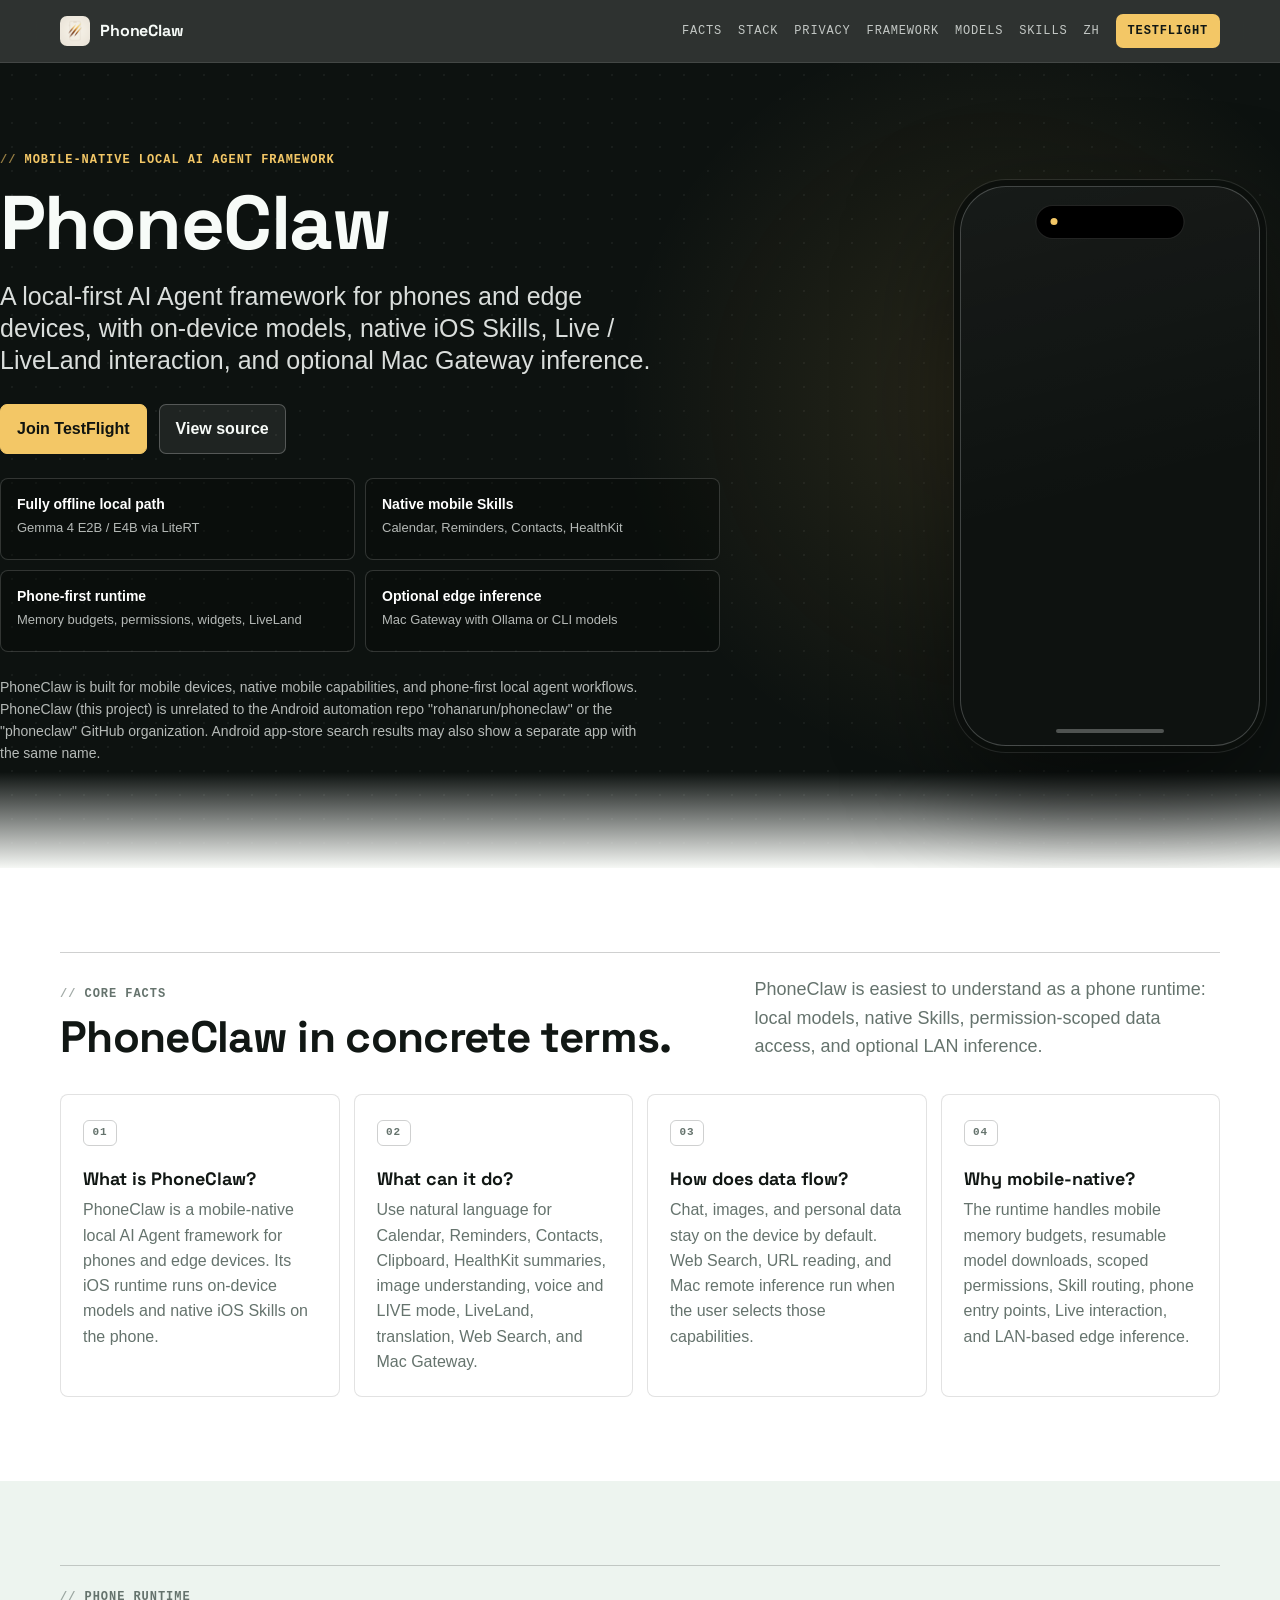
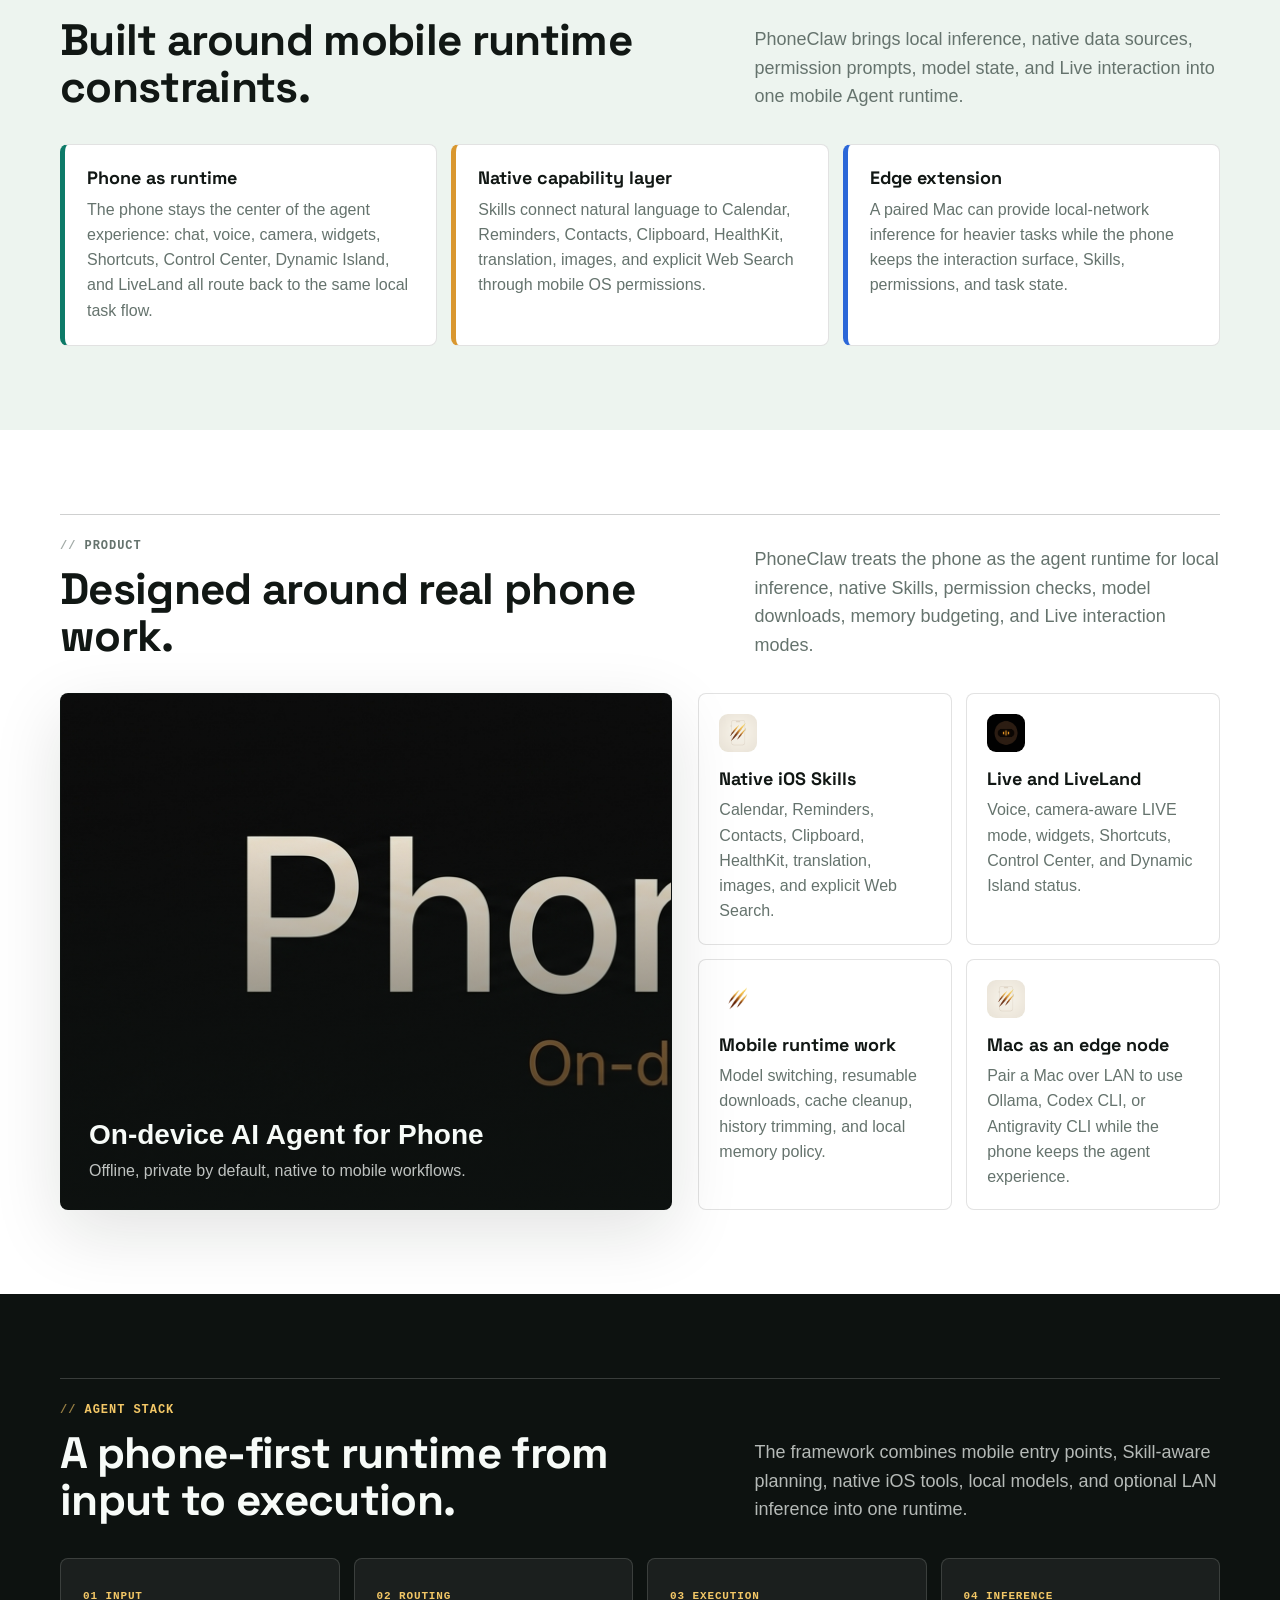
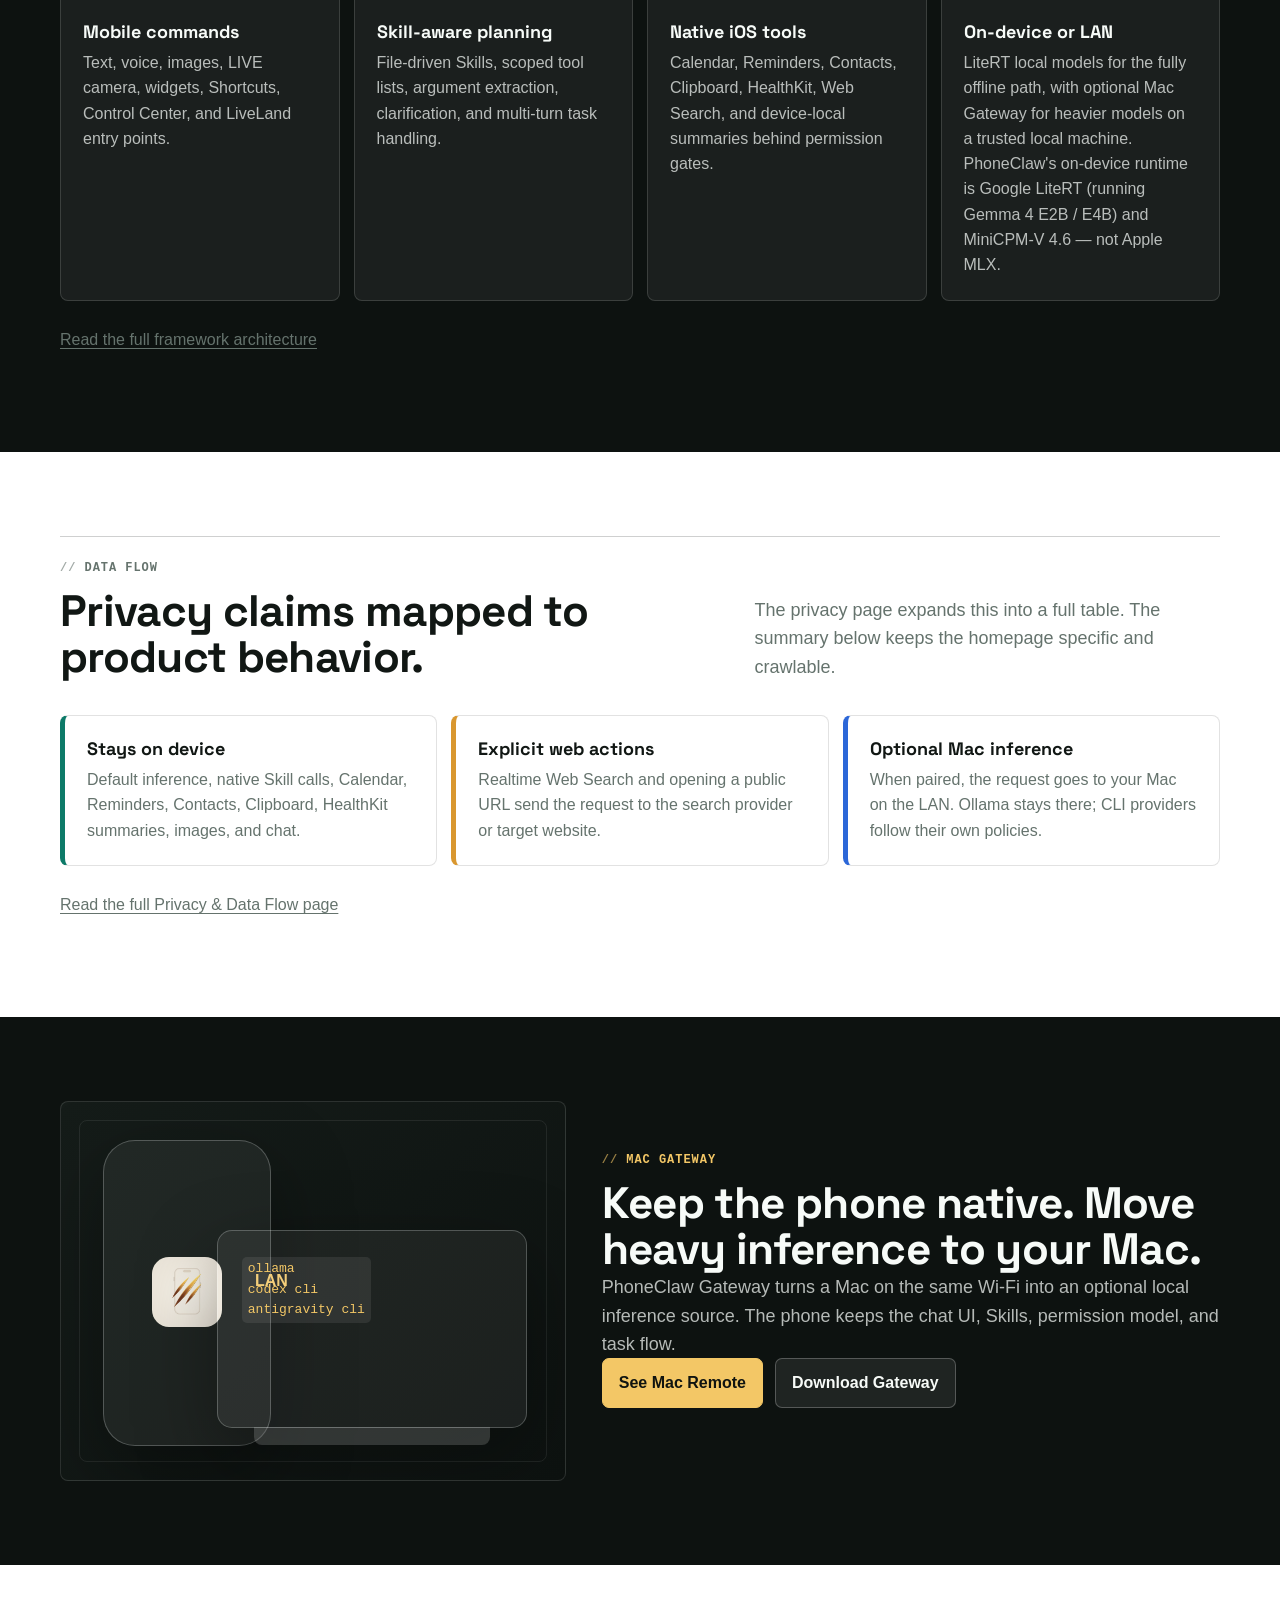
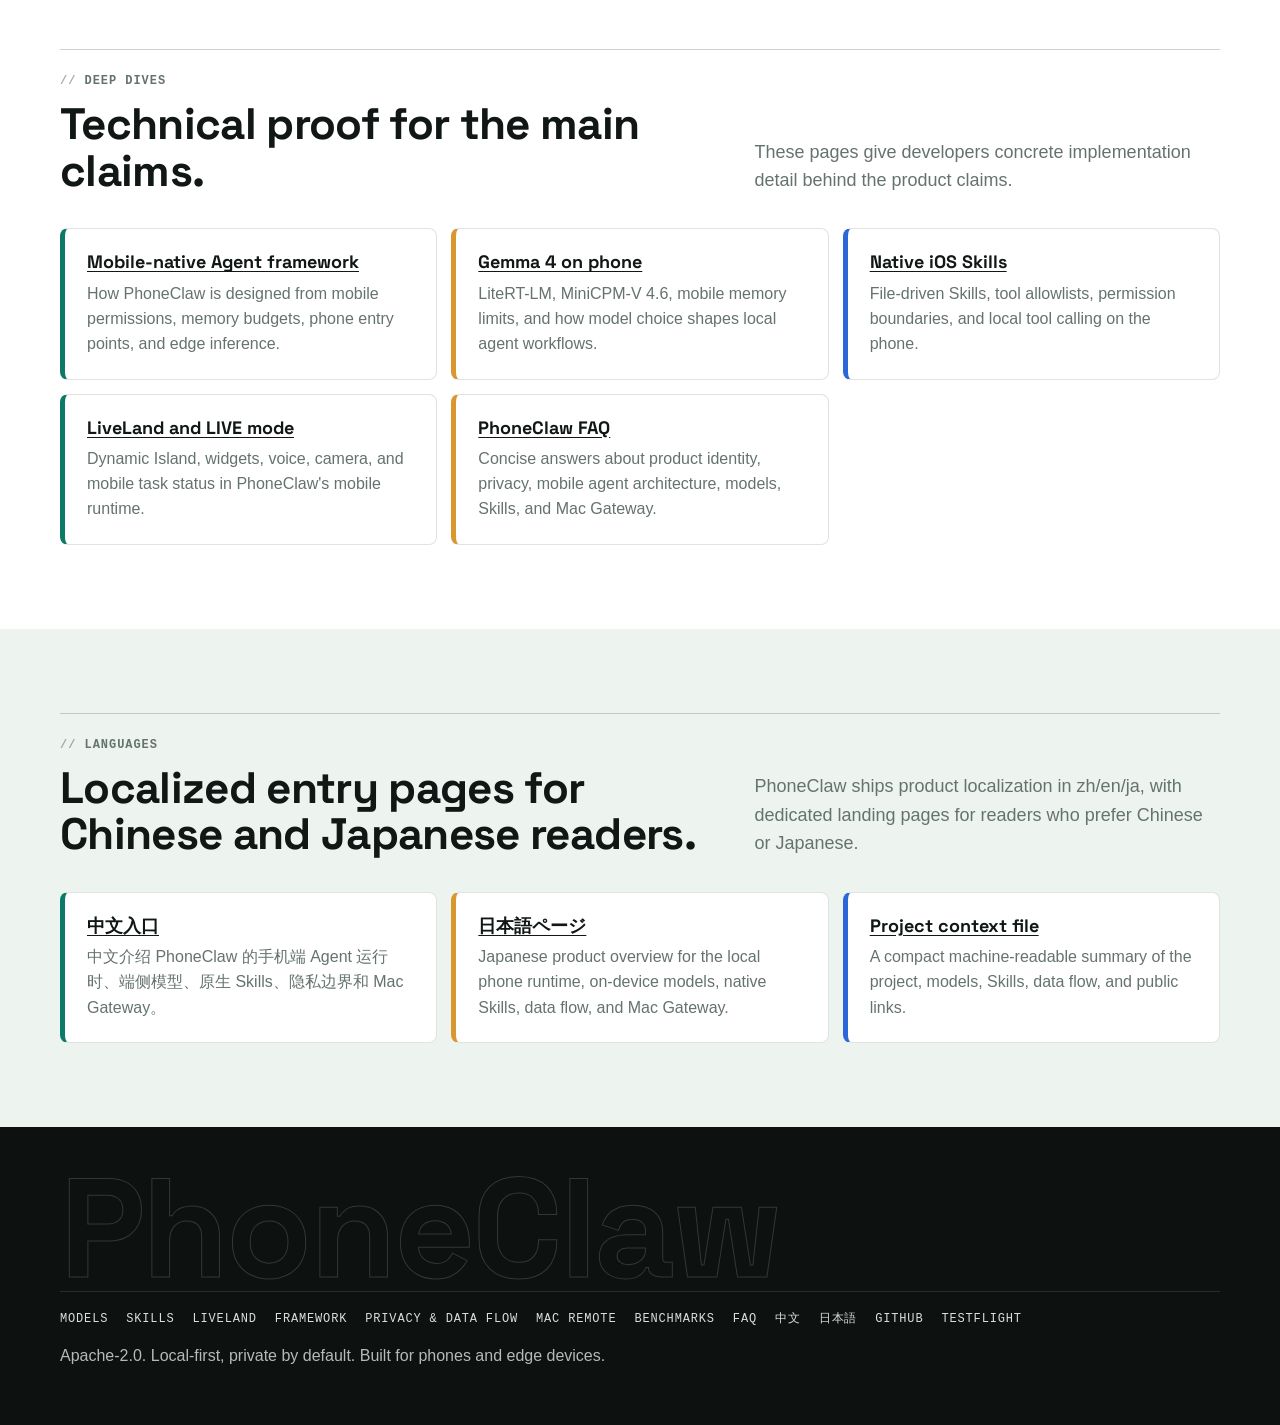
==== site/index.html @ a4906309 "Import PhoneClaw with default Crisp skill routing" ====
<!doctype html>
<html lang="en">
<head>
<meta charset="utf-8">
<meta name="viewport" content="width=device-width, initial-scale=1">
<title>PhoneClaw - mobile-native local AI agent framework for phones</title>
<meta name="description" content="PhoneClaw is a mobile-native local AI agent framework for phones and edge devices. Its iOS runtime runs Gemma 4 E2B / E4B via LiteRT and MiniCPM-V 4.6 on-device, calls native iOS Skills, and supports optional Mac Gateway remote inference.">
<meta name="robots" content="index,follow,max-image-preview:large">
<link rel="canonical" href="https://tangzhiyin.github.io/PhoneClaw_Crisp/">
<link rel="alternate" hreflang="en" href="https://tangzhiyin.github.io/PhoneClaw_Crisp/">
<link rel="alternate" hreflang="zh-Hans" href="https://tangzhiyin.github.io/PhoneClaw_Crisp/zh/">
<link rel="alternate" hreflang="ja" href="https://tangzhiyin.github.io/PhoneClaw_Crisp/ja/">
<link rel="alternate" hreflang="x-default" href="https://tangzhiyin.github.io/PhoneClaw_Crisp/">

<meta property="og:type" content="website">
<meta property="og:site_name" content="PhoneClaw">
<meta property="og:title" content="PhoneClaw - mobile-native local AI agent framework for phones">
<meta property="og:description" content="A local-first mobile Agent framework for phones and edge devices with on-device inference, native iOS Skills, Live / LiveLand interaction, and optional Mac Gateway remote inference.">
<meta property="og:url" content="https://tangzhiyin.github.io/PhoneClaw_Crisp/">
<meta property="og:image" content="https://tangzhiyin.github.io/PhoneClaw_Crisp/assets/social-card.png">
<meta name="twitter:card" content="summary_large_image">
<meta name="twitter:title" content="PhoneClaw - mobile-native local AI agent framework">
<meta name="twitter:description" content="A local-first mobile Agent framework for phones with on-device inference, native iOS Skills, and optional Mac Gateway remote inference.">
<meta name="twitter:image" content="https://tangzhiyin.github.io/PhoneClaw_Crisp/assets/social-card.png">

<link rel="icon" href="assets/app-icon.png">
<link rel="stylesheet" href="assets/style.css">

<script type="application/ld+json">
{
  "@context": "https://schema.org",
  "@graph": [
    {
      "@type": "Organization",
      "@id": "https://tangzhiyin.github.io/PhoneClaw_Crisp/#organization",
      "name": "PhoneClaw",
      "url": "https://tangzhiyin.github.io/PhoneClaw_Crisp/",
      "logo": "https://tangzhiyin.github.io/PhoneClaw_Crisp/assets/app-icon.png",
      "sameAs": [
        "https://github.com/tangzhiyin/PhoneClaw_Crisp",
        "https://testflight.apple.com/join/YuUSwq78"
      ]
    },
    {
      "@type": "WebSite",
      "@id": "https://tangzhiyin.github.io/PhoneClaw_Crisp/#website",
      "name": "PhoneClaw",
      "url": "https://tangzhiyin.github.io/PhoneClaw_Crisp/",
      "inLanguage": "en",
      "availableLanguage": ["en", "zh-Hans", "ja"],
      "publisher": {
        "@id": "https://tangzhiyin.github.io/PhoneClaw_Crisp/#organization"
      },
      "about": {
        "@id": "https://tangzhiyin.github.io/PhoneClaw_Crisp/#software"
      }
    },
    {
      "@type": "WebPage",
      "@id": "https://tangzhiyin.github.io/PhoneClaw_Crisp/#webpage",
      "url": "https://tangzhiyin.github.io/PhoneClaw_Crisp/",
      "name": "PhoneClaw - mobile-native local AI agent framework for phones",
      "description": "PhoneClaw is a mobile-native local AI agent framework for phones and edge devices. Its iOS runtime runs Gemma 4 E2B / E4B via LiteRT and MiniCPM-V 4.6 on-device, calls native iOS Skills, and supports optional Mac Gateway remote inference.",
      "inLanguage": "en",
      "dateModified": "2026-07-07",
      "isPartOf": {
        "@id": "https://tangzhiyin.github.io/PhoneClaw_Crisp/#website"
      },
      "primaryImageOfPage": {
        "@type": "ImageObject",
        "url": "https://tangzhiyin.github.io/PhoneClaw_Crisp/assets/banner.jpg"
      },
      "mainEntity": {
        "@id": "https://tangzhiyin.github.io/PhoneClaw_Crisp/#software"
      }
    },
    {
      "@type": "SoftwareApplication",
      "@id": "https://tangzhiyin.github.io/PhoneClaw_Crisp/#software",
      "name": "PhoneClaw",
      "alternateName": [
        "PhoneClaw mobile AI agent framework",
        "PhoneClaw phone AI agent",
        "PhoneClaw on-device AI agent",
        "PhoneClaw phone harness",
        "PhoneClaw phone loop",
        "PhoneClaw phone agent harness",
        "PhoneClaw phone agent loop"
      ],
      "applicationCategory": "ProductivityApplication",
      "applicationSubCategory": "mobile AI agent framework / phone AI agent / on-device AI agent / phone harness / phone loop",
      "operatingSystem": "Mobile phones and edge devices; iOS 17+ runtime",
      "description": "PhoneClaw is a mobile-native local AI agent framework for phones and edge devices. Its iOS runtime runs inference and native iOS Skills on-device using Gemma 4 E2B / E4B via LiteRT and MiniCPM-V 4.6, with a fully offline local mode. PhoneClaw's on-device runtime is Google LiteRT (running Gemma 4 E2B / E4B) and MiniCPM-V 4.6 — not Apple MLX.",
      "softwareRequirements": "Mobile phone runtime, on-device model execution, native mobile Skills, scoped permissions, optional LAN Mac Gateway",
      "featureList": [
        "mobile AI agent framework",
        "phone AI agent",
        "on-device AI agent",
        "phone agent harness",
        "phone agent loop",
        "mobile agent harness",
        "mobile agent loop",
        "on-device Gemma 4 E2B / E4B via LiteRT",
        "MiniCPM-V 4.6 image understanding",
        "native mobile Skills",
        "Live / LiveLand interaction",
        "optional LAN Mac Gateway inference"
      ],
      "url": "https://tangzhiyin.github.io/PhoneClaw_Crisp/",
      "downloadUrl": "https://testflight.apple.com/join/YuUSwq78",
      "softwareHelp": "https://github.com/tangzhiyin/PhoneClaw_Crisp",
      "image": "https://tangzhiyin.github.io/PhoneClaw_Crisp/assets/banner.jpg",
      "isAccessibleForFree": true,
      "keywords": "PhoneClaw, mobile AI agent framework, phone AI agent, on-device AI agent, phone harness, phone loop, phone agent harness, phone agent loop, mobile agent harness, mobile agent loop, on-device agent loop, mobile-native agent framework, mobile agent runtime, phone agent framework, edge-device AI agent, private AI assistant for phones, fully offline local AI, mobile local tool calling, native mobile Skills, iOS runtime, Android mobile AI agent category, Gemma 4 on phone, LiteRT-LM mobile, MiniCPM-V mobile, HealthKit AI assistant, Ollama phone agent, Mac Gateway remote inference",
      "offers": {
        "@type": "Offer",
        "price": "0",
        "priceCurrency": "USD"
      },
      "author": {
        "@id": "https://tangzhiyin.github.io/PhoneClaw_Crisp/#organization"
      },
      "sameAs": [
        "https://github.com/tangzhiyin/PhoneClaw_Crisp",
        "https://testflight.apple.com/join/YuUSwq78"
      ]
    },
    {
      "@type": "BreadcrumbList",
      "@id": "https://tangzhiyin.github.io/PhoneClaw_Crisp/#breadcrumb",
      "itemListElement": [
        {
          "@type": "ListItem",
          "position": 1,
          "name": "PhoneClaw",
          "item": "https://tangzhiyin.github.io/PhoneClaw_Crisp/"
        }
      ]
    }
  ]
}
</script>
</head>
<body>

<nav class="site-nav">
  <div class="wrap">
    <a class="brand" href="./"><img src="assets/app-icon.png" alt="PhoneClaw app icon">PhoneClaw</a>
    <div class="nav-links">
      <a href="#facts">Facts</a>
      <a href="#stack">Stack</a>
      <a href="privacy/">Privacy</a>
      <a href="mobile-agent-framework/">Framework</a>
      <a href="on-device-gemma/">Models</a>
      <a href="skills/">Skills</a>
      <a href="zh/">ZH</a>
      <a class="nav-cta" href="https://testflight.apple.com/join/YuUSwq78">TestFlight</a>
    </div>
  </div>
</nav>

<header class="hero">
  <div class="hero-scrim"></div>
  <div class="wrap hero-grid">
    <div class="hero-content">
      <p class="eyebrow">Mobile-native local AI agent framework</p>
      <h1>PhoneClaw</h1>
      <p class="lede">A local-first AI Agent framework for phones and edge devices, with on-device models, native iOS Skills, Live / LiveLand interaction, and optional Mac Gateway inference.</p>
      <div class="hero-actions">
        <a class="button primary" href="https://testflight.apple.com/join/YuUSwq78">Join TestFlight</a>
        <a class="button" href="https://github.com/tangzhiyin/PhoneClaw_Crisp">View source</a>
      </div>
      <ul class="hero-proof" aria-label="PhoneClaw core facts">
        <li><strong>Fully offline local path</strong><span>Gemma 4 E2B / E4B via LiteRT</span></li>
        <li><strong>Native mobile Skills</strong><span>Calendar, Reminders, Contacts, HealthKit</span></li>
        <li><strong>Phone-first runtime</strong><span>Memory budgets, permissions, widgets, LiveLand</span></li>
        <li><strong>Optional edge inference</strong><span>Mac Gateway with Ollama or CLI models</span></li>
      </ul>
      <p class="disamb">PhoneClaw is built for mobile devices, native mobile capabilities, and phone-first local agent workflows. PhoneClaw (this project) is unrelated to the Android automation repo "rohanarun/phoneclaw" or the "phoneclaw" GitHub organization. Android app-store search results may also show a separate app with the same name.</p>
    </div>
    <div class="hero-device" aria-hidden="true">
      <div class="phone">
        <div class="island">
          <span class="island-dot"></span>
          <span class="island-stages">
            <span>received</span>
            <span>understanding</span>
            <span>querying</span>
            <span>preparing</span>
            <span>completed</span>
          </span>
        </div>
        <div class="trace">
          <p class="trace-user">"How many steps did I take today?"</p>
          <p class="trace-line"><span class="t-label">skill</span>health · scoped read</p>
          <p class="trace-line"><span class="t-label">model</span>gemma-4-e2b · LiteRT</p>
          <p class="trace-line"><span class="t-label">net</span>no network used</p>
          <p class="trace-done">Answered on device.</p>
        </div>
        <div class="phone-home"></div>
      </div>
    </div>
  </div>
</header>

<main>
  <section id="facts" class="band white">
    <div class="wrap">
      <div class="section-head">
        <div>
          <p class="section-kicker">Core facts</p>
          <h2>PhoneClaw in concrete terms.</h2>
        </div>
        <p class="section-copy">PhoneClaw is easiest to understand as a phone runtime: local models, native Skills, permission-scoped data access, and optional LAN inference.</p>
      </div>
      <div class="fact-grid">
        <article class="fact-card">
          <span class="card-mark">01</span>
          <h3>What is PhoneClaw?</h3>
          <p>PhoneClaw is a mobile-native local AI Agent framework for phones and edge devices. Its iOS runtime runs on-device models and native iOS Skills on the phone.</p>
        </article>
        <article class="fact-card">
          <span class="card-mark">02</span>
          <h3>What can it do?</h3>
          <p>Use natural language for Calendar, Reminders, Contacts, Clipboard, HealthKit summaries, image understanding, voice and LIVE mode, LiveLand, translation, Web Search, and Mac Gateway.</p>
        </article>
        <article class="fact-card">
          <span class="card-mark">03</span>
          <h3>How does data flow?</h3>
          <p>Chat, images, and personal data stay on the device by default. Web Search, URL reading, and Mac remote inference run when the user selects those capabilities.</p>
        </article>
        <article class="fact-card">
          <span class="card-mark">04</span>
          <h3>Why mobile-native?</h3>
          <p>The runtime handles mobile memory budgets, resumable model downloads, scoped permissions, Skill routing, phone entry points, Live interaction, and LAN-based edge inference.</p>
        </article>
      </div>
    </div>
  </section>

  <section class="band light">
    <div class="wrap">
      <div class="section-head">
        <div>
          <p class="section-kicker">Phone runtime</p>
          <h2>Built around mobile runtime constraints.</h2>
        </div>
        <p class="section-copy">PhoneClaw brings local inference, native data sources, permission prompts, model state, and Live interaction into one mobile Agent runtime.</p>
      </div>
      <div class="flow">
        <article class="data-row">
          <h3>Phone as runtime</h3>
          <p>The phone stays the center of the agent experience: chat, voice, camera, widgets, Shortcuts, Control Center, Dynamic Island, and LiveLand all route back to the same local task flow.</p>
        </article>
        <article class="data-row warn">
          <h3>Native capability layer</h3>
          <p>Skills connect natural language to Calendar, Reminders, Contacts, Clipboard, HealthKit, translation, images, and explicit Web Search through mobile OS permissions.</p>
        </article>
        <article class="data-row remote">
          <h3>Edge extension</h3>
          <p>A paired Mac can provide local-network inference for heavier tasks while the phone keeps the interaction surface, Skills, permissions, and task state.</p>
        </article>
      </div>
    </div>
  </section>

  <section class="band white">
    <div class="wrap">
      <div class="section-head">
        <div>
          <p class="section-kicker">Product</p>
          <h2>Designed around real phone work.</h2>
        </div>
        <p class="section-copy">PhoneClaw treats the phone as the agent runtime for local inference, native Skills, permission checks, model downloads, memory budgeting, and Live interaction modes.</p>
      </div>

      <div class="product-grid">
        <figure class="showcase">
          <img src="assets/banner.jpg" alt="PhoneClaw on-device AI Agent for phone banner">
          <figcaption>
            <strong>On-device AI Agent for Phone</strong>
            <span>Offline, private by default, native to mobile workflows.</span>
          </figcaption>
        </figure>
        <div class="capability-grid">
          <article class="tile">
            <img src="assets/app-icon.png" alt="PhoneClaw app icon">
            <h3>Native iOS Skills</h3>
            <p>Calendar, Reminders, Contacts, Clipboard, HealthKit, translation, images, and explicit Web Search.</p>
          </article>
          <article class="tile">
            <img src="assets/liveland-launcher.png" alt="PhoneClaw LiveLand launcher icon">
            <h3>Live and LiveLand</h3>
            <p>Voice, camera-aware LIVE mode, widgets, Shortcuts, Control Center, and Dynamic Island status.</p>
          </article>
          <article class="tile">
            <img src="assets/brand-mark.png" alt="PhoneClaw brand mark">
            <h3>Mobile runtime work</h3>
            <p>Model switching, resumable downloads, cache cleanup, history trimming, and local memory policy.</p>
          </article>
          <article class="tile">
            <img src="assets/app-icon.png" alt="PhoneClaw app icon">
            <h3>Mac as an edge node</h3>
            <p>Pair a Mac over LAN to use Ollama, Codex CLI, or Antigravity CLI while the phone keeps the agent experience.</p>
          </article>
        </div>
      </div>
    </div>
  </section>

  <section id="stack" class="band dark">
    <div class="wrap">
      <div class="section-head">
        <div>
          <p class="section-kicker">Agent stack</p>
          <h2>A phone-first runtime from input to execution.</h2>
        </div>
        <p class="section-copy">The framework combines mobile entry points, Skill-aware planning, native iOS tools, local models, and optional LAN inference into one runtime.</p>
      </div>
      <div class="stack">
        <article class="panel">
          <span class="panel-label">01 Input</span>
          <h3>Mobile commands</h3>
          <p>Text, voice, images, LIVE camera, widgets, Shortcuts, Control Center, and LiveLand entry points.</p>
        </article>
        <article class="panel">
          <span class="panel-label">02 Routing</span>
          <h3>Skill-aware planning</h3>
          <p>File-driven Skills, scoped tool lists, argument extraction, clarification, and multi-turn task handling.</p>
        </article>
        <article class="panel">
          <span class="panel-label">03 Execution</span>
          <h3>Native iOS tools</h3>
          <p>Calendar, Reminders, Contacts, Clipboard, HealthKit, Web Search, and device-local summaries behind permission gates.</p>
        </article>
        <article class="panel">
          <span class="panel-label">04 Inference</span>
          <h3>On-device or LAN</h3>
          <p>LiteRT local models for the fully offline path, with optional Mac Gateway for heavier models on a trusted local machine. PhoneClaw's on-device runtime is Google LiteRT (running Gemma 4 E2B / E4B) and MiniCPM-V 4.6 — not Apple MLX.</p>
        </article>
      </div>
      <p class="lang-note"><a href="mobile-agent-framework/">Read the full framework architecture</a></p>
    </div>
  </section>

  <section class="band white">
    <div class="wrap">
      <div class="section-head">
        <div>
          <p class="section-kicker">Data flow</p>
          <h2>Privacy claims mapped to product behavior.</h2>
        </div>
        <p class="section-copy">The privacy page expands this into a full table. The summary below keeps the homepage specific and crawlable.</p>
      </div>
      <div class="flow">
        <article class="data-row">
          <h3>Stays on device</h3>
          <p>Default inference, native Skill calls, Calendar, Reminders, Contacts, Clipboard, HealthKit summaries, images, and chat.</p>
        </article>
        <article class="data-row warn">
          <h3>Explicit web actions</h3>
          <p>Realtime Web Search and opening a public URL send the request to the search provider or target website.</p>
        </article>
        <article class="data-row remote">
          <h3>Optional Mac inference</h3>
          <p>When paired, the request goes to your Mac on the LAN. Ollama stays there; CLI providers follow their own policies.</p>
        </article>
      </div>
      <p class="lang-note"><a href="privacy/">Read the full Privacy &amp; Data Flow page</a></p>
    </div>
  </section>

  <section class="band dark">
    <div class="wrap mac-layout">
      <div class="device-cluster" aria-hidden="true">
        <div class="phone-shape"><img src="assets/app-icon.png" alt=""></div>
        <div class="signal">LAN</div>
        <div class="mac-shape"><code>ollama<br>codex cli<br>antigravity cli</code></div>
      </div>
      <div>
        <p class="section-kicker">Mac Gateway</p>
        <h2>Keep the phone native. Move heavy inference to your Mac.</h2>
        <p class="section-copy">PhoneClaw Gateway turns a Mac on the same Wi-Fi into an optional local inference source. The phone keeps the chat UI, Skills, permission model, and task flow.</p>
        <div class="hero-actions">
          <a class="button primary" href="mac-remote/">See Mac Remote</a>
          <a class="button" href="https://github.com/tangzhiyin/PhoneClaw_Crisp/releases/download/mac-gateway-v0.1.1/PhoneClawGateway-macOS-v0.1.1.zip">Download Gateway</a>
        </div>
      </div>
    </div>
  </section>

  <section class="band white">
    <div class="wrap">
      <div class="section-head">
        <div>
          <p class="section-kicker">Deep dives</p>
          <h2>Technical proof for the main claims.</h2>
        </div>
        <p class="section-copy">These pages give developers concrete implementation detail behind the product claims.</p>
      </div>
      <div class="flow">
        <article class="data-row">
          <h3><a href="mobile-agent-framework/">Mobile-native Agent framework</a></h3>
          <p>How PhoneClaw is designed from mobile permissions, memory budgets, phone entry points, and edge inference.</p>
        </article>
        <article class="data-row warn">
          <h3><a href="on-device-gemma/">Gemma 4 on phone</a></h3>
          <p>LiteRT-LM, MiniCPM-V 4.6, mobile memory limits, and how model choice shapes local agent workflows.</p>
        </article>
        <article class="data-row remote">
          <h3><a href="skills/">Native iOS Skills</a></h3>
          <p>File-driven Skills, tool allowlists, permission boundaries, and local tool calling on the phone.</p>
        </article>
        <article class="data-row">
          <h3><a href="liveland/">LiveLand and LIVE mode</a></h3>
          <p>Dynamic Island, widgets, voice, camera, and mobile task status in PhoneClaw's mobile runtime.</p>
        </article>
        <article class="data-row warn">
          <h3><a href="faq/">PhoneClaw FAQ</a></h3>
          <p>Concise answers about product identity, privacy, mobile agent architecture, models, Skills, and Mac Gateway.</p>
        </article>
      </div>
    </div>
  </section>

  <section class="band light">
    <div class="wrap">
      <div class="section-head">
        <div>
          <p class="section-kicker">Languages</p>
          <h2>Localized entry pages for Chinese and Japanese readers.</h2>
        </div>
        <p class="section-copy">PhoneClaw ships product localization in zh/en/ja, with dedicated landing pages for readers who prefer Chinese or Japanese.</p>
      </div>
      <div class="flow">
        <article class="data-row">
          <h3><a href="zh/">中文入口</a></h3>
          <p>中文介绍 PhoneClaw 的手机端 Agent 运行时、端侧模型、原生 Skills、隐私边界和 Mac Gateway。</p>
        </article>
        <article class="data-row warn">
          <h3><a href="ja/">日本語ページ</a></h3>
          <p>Japanese product overview for the local phone runtime, on-device models, native Skills, data flow, and Mac Gateway.</p>
        </article>
        <article class="data-row remote">
          <h3><a href="llms.txt">Project context file</a></h3>
          <p>A compact machine-readable summary of the project, models, Skills, data flow, and public links.</p>
        </article>
      </div>
    </div>
  </section>
</main>

<footer class="footer">
  <div class="wrap">
    <p class="footer-word" aria-hidden="true">PhoneClaw</p>
    <div class="footer-row">
      <a href="on-device-gemma/">Models</a>
      <a href="skills/">Skills</a>
      <a href="liveland/">LiveLand</a>
      <a href="mobile-agent-framework/">Framework</a>
      <a href="privacy/">Privacy &amp; Data Flow</a>
      <a href="mac-remote/">Mac Remote</a>
      <a href="benchmarks/">Benchmarks</a>
      <a href="faq/">FAQ</a>
      <a href="zh/">中文</a>
      <a href="ja/">日本語</a>
      <a href="https://github.com/tangzhiyin/PhoneClaw_Crisp">GitHub</a>
      <a href="https://testflight.apple.com/join/YuUSwq78">TestFlight</a>
    </div>
    <p>Apache-2.0. Local-first, private by default. Built for phones and edge devices.</p>
  </div>
</footer>

</body>
</html>
---- site/assets/style.css ----
@import url("https://fonts.googleapis.com/css2?family=Space+Grotesk:wght@500;600;700&display=swap");

:root {
  --mono: ui-monospace, "SF Mono", SFMono-Regular, Menlo, Consolas, monospace;
  --display: "Space Grotesk", -apple-system, BlinkMacSystemFont, "Segoe UI", sans-serif;
  --ink: #111714;
  --ink-soft: #2f3a35;
  --muted: #65736d;
  --paper: #f6f8f5;
  --paper-2: #edf4ef;
  --panel: #ffffff;
  --line: rgba(17, 23, 20, 0.12);
  --line-strong: rgba(17, 23, 20, 0.2);
  --night: #0d1210;
  --night-2: #151c19;
  --cream: #fff8e7;
  --green: #0d7a68;
  --green-2: #0f9a7e;
  --blue: #2c67d8;
  --amber: #d9972f;
  --amber-2: #f3c766;
  --shadow: 0 22px 70px rgba(17, 23, 20, 0.12);
  --radius: 8px;
  --max: 1160px;
}

* { box-sizing: border-box; }

html {
  -webkit-text-size-adjust: 100%;
  scroll-behavior: smooth;
}

body {
  margin: 0;
  color: var(--ink);
  background: var(--paper);
  font-family: -apple-system, BlinkMacSystemFont, "Segoe UI", "PingFang SC",
    "Hiragino Sans", Roboto, Helvetica, Arial, sans-serif;
  font-size: 16px;
  line-height: 1.58;
  -webkit-font-smoothing: antialiased;
}

img {
  max-width: 100%;
  display: block;
}

a {
  color: inherit;
  text-underline-offset: 3px;
}

h1, h2, h3, p, figure {
  margin-top: 0;
}

.wrap {
  width: min(var(--max), calc(100% - 48px));
  margin: 0 auto;
}

.site-nav {
  position: sticky;
  top: 0;
  z-index: 20;
  color: #f7fbf8;
  background: rgba(13, 18, 16, 0.86);
  border-bottom: 1px solid rgba(255, 255, 255, 0.1);
  backdrop-filter: blur(18px) saturate(145%);
}

.site-nav .wrap {
  height: 62px;
  display: flex;
  align-items: center;
  gap: 22px;
}

.brand {
  display: inline-flex;
  align-items: center;
  gap: 10px;
  margin-right: auto;
  font-family: var(--display);
  font-weight: 700;
  letter-spacing: -0.01em;
  text-decoration: none;
}

.brand img {
  width: 30px;
  height: 30px;
  border-radius: 7px;
}

.nav-links {
  display: flex;
  align-items: center;
  gap: 16px;
}

.nav-links a {
  color: rgba(247, 251, 248, 0.74);
  font-family: var(--mono);
  font-size: 12px;
  letter-spacing: 0.07em;
  text-transform: uppercase;
  text-decoration: none;
  white-space: nowrap;
}

.nav-links a:hover,
.nav-links a:focus-visible {
  color: #ffffff;
}

.nav-cta {
  color: #111714 !important;
  background: var(--amber-2);
  padding: 8px 12px;
  border-radius: 7px;
  font-weight: 760;
}

.hero {
  color: #f7fbf8;
  min-height: 74svh;
  display: flex;
  align-items: center;
  position: relative;
  overflow: hidden;
  background:
    radial-gradient(560px 560px at 78% 42%, rgba(243, 199, 102, 0.12), transparent 68%),
    radial-gradient(rgba(247, 251, 248, 0.05) 1px, transparent 1px),
    var(--night);
  background-size: auto, 24px 24px, auto;
}

.hero-scrim {
  position: absolute;
  inset: auto 0 0;
  height: 96px;
  background: linear-gradient(0deg, var(--paper) 0%, rgba(246, 248, 245, 0) 100%);
  pointer-events: none;
}

.hero-content {
  position: relative;
  z-index: 1;
  width: min(760px, 100%);
  padding: 88px 0 104px;
}

.eyebrow,
.section-kicker,
.panel-label,
.card-mark {
  font-family: var(--mono);
  letter-spacing: 0.08em;
  text-transform: uppercase;
}

.eyebrow {
  color: var(--amber-2);
  margin: 0 0 16px;
  font-size: 12px;
  font-weight: 600;
}

.eyebrow::before {
  content: "// ";
  opacity: 0.6;
}

h1 {
  font-family: var(--display);
  font-size: 76px;
  line-height: 0.98;
  letter-spacing: -0.02em;
  margin-bottom: 20px;
}

.lede {
  max-width: 680px;
  color: rgba(247, 251, 248, 0.88);
  font-size: 25px;
  line-height: 1.28;
  margin-bottom: 28px;
}

.hero-actions {
  display: flex;
  flex-wrap: wrap;
  gap: 12px;
  margin-bottom: 24px;
}

.button {
  display: inline-flex;
  align-items: center;
  justify-content: center;
  min-height: 44px;
  padding: 11px 16px;
  border-radius: 7px;
  border: 1px solid rgba(255, 255, 255, 0.24);
  text-decoration: none;
  font-weight: 760;
  color: #f7fbf8;
  background: rgba(255, 255, 255, 0.08);
  transition: transform 140ms ease, background-color 140ms ease, border-color 140ms ease;
}

.button.primary {
  color: #101410;
  border-color: var(--amber-2);
  background: var(--amber-2);
}

.button.dark {
  color: #f7fbf8;
  border-color: #101410;
  background: #101410;
}

.button.light {
  color: var(--ink);
  border-color: var(--line);
  background: #ffffff;
}

.button:hover,
.button:focus-visible {
  transform: translateY(-1px);
}

.hero-proof {
  list-style: none;
  padding: 0;
  margin: 0 0 24px;
  display: grid;
  grid-template-columns: repeat(2, minmax(0, 1fr));
  gap: 10px;
  max-width: 720px;
}

.hero-proof li {
  min-height: 82px;
  padding: 14px 16px;
  border: 1px solid rgba(255, 255, 255, 0.16);
  border-radius: var(--radius);
  background: rgba(6, 10, 8, 0.36);
}

.hero-proof strong,
.hero-proof span {
  display: block;
}

.hero-proof strong {
  color: #ffffff;
  font-size: 14px;
  margin-bottom: 4px;
}

.hero-proof span {
  color: rgba(247, 251, 248, 0.72);
  font-size: 13px;
  line-height: 1.35;
}

.disamb {
  max-width: 650px;
  color: rgba(247, 251, 248, 0.72);
  font-size: 14px;
  margin-bottom: 0;
}

/* ---- Hero device: CSS phone with Dynamic Island agent status ---- */

.hero-grid {
  display: grid;
  grid-template-columns: minmax(0, 1fr) 340px;
  gap: 56px;
  align-items: center;
  width: 100%;
}

.hero-device {
  display: flex;
  justify-content: center;
  position: relative;
  z-index: 1;
}

.phone {
  position: relative;
  width: 300px;
  height: 560px;
  padding: 64px 22px 30px;
  border-radius: 46px;
  border: 1px solid rgba(247, 251, 248, 0.22);
  background:
    linear-gradient(165deg, rgba(255, 255, 255, 0.055), rgba(255, 255, 255, 0.015) 55%),
    #0a0e0c;
  box-shadow:
    0 0 0 6px rgba(6, 10, 8, 0.85),
    0 0 0 7px rgba(247, 251, 248, 0.1),
    0 42px 110px rgba(0, 0, 0, 0.5);
}

.island {
  position: absolute;
  top: 18px;
  left: 50%;
  transform: translateX(-50%);
  display: flex;
  align-items: center;
  gap: 8px;
  min-width: 128px;
  height: 34px;
  padding: 0 14px;
  border-radius: 999px;
  background: #000000;
  border: 1px solid rgba(247, 251, 248, 0.14);
  animation: island-breathe 10s ease-in-out infinite;
}

.island-dot {
  width: 7px;
  height: 7px;
  border-radius: 50%;
  background: var(--amber-2);
  animation: dot-pulse 2s ease-in-out infinite;
}

.island-stages {
  position: relative;
  display: block;
  width: 104px;
  height: 14px;
}

.island-stages span {
  position: absolute;
  inset: 0;
  color: rgba(247, 251, 248, 0.92);
  font-family: var(--mono);
  font-size: 11px;
  line-height: 14px;
  letter-spacing: 0.06em;
  text-transform: uppercase;
  opacity: 0;
  animation: stage-cycle 10s infinite;
}

.island-stages span:nth-child(2) { animation-delay: 2s; }
.island-stages span:nth-child(3) { animation-delay: 4s; }
.island-stages span:nth-child(4) { animation-delay: 6s; }
.island-stages span:nth-child(5) { animation-delay: 8s; }

@keyframes stage-cycle {
  0% { opacity: 0; transform: translateY(4px); }
  3%, 17% { opacity: 1; transform: translateY(0); }
  20%, 100% { opacity: 0; transform: translateY(-4px); }
}

@keyframes dot-pulse {
  0%, 100% { opacity: 1; }
  50% { opacity: 0.35; }
}

@keyframes island-breathe {
  0%, 100% { box-shadow: 0 0 0 0 rgba(243, 199, 102, 0); }
  50% { box-shadow: 0 0 22px 0 rgba(243, 199, 102, 0.18); }
}

.trace {
  display: flex;
  flex-direction: column;
  gap: 12px;
  font-family: var(--mono);
  font-size: 12.5px;
  line-height: 1.45;
}

.trace p {
  margin: 0;
  opacity: 0;
  animation: trace-in 10s infinite;
}

.trace p:nth-child(1) { animation-delay: 0.4s; }
.trace p:nth-child(2) { animation-delay: 2.2s; }
.trace p:nth-child(3) { animation-delay: 4.2s; }
.trace p:nth-child(4) { animation-delay: 6.2s; }
.trace p:nth-child(5) { animation-delay: 8.2s; }

@keyframes trace-in {
  0% { opacity: 0; transform: translateY(5px); }
  2.5%, 96% { opacity: 1; transform: translateY(0); }
  100% { opacity: 0; }
}

.trace-user {
  color: #f7fbf8;
  padding: 10px 12px;
  border-radius: 12px 12px 12px 4px;
  border: 1px solid rgba(247, 251, 248, 0.16);
  background: rgba(255, 255, 255, 0.06);
}

.trace-line {
  color: rgba(247, 251, 248, 0.66);
  padding-left: 2px;
}

.t-label {
  display: inline-block;
  min-width: 46px;
  color: rgba(243, 199, 102, 0.85);
}

.trace-done {
  color: #f7fbf8;
  padding: 10px 12px;
  border-radius: 12px 12px 4px 12px;
  border: 1px solid rgba(243, 199, 102, 0.34);
  background: rgba(243, 199, 102, 0.08);
}

.phone-home {
  position: absolute;
  bottom: 12px;
  left: 50%;
  transform: translateX(-50%);
  width: 108px;
  height: 4px;
  border-radius: 999px;
  background: rgba(247, 251, 248, 0.28);
}

@media (prefers-reduced-motion: reduce) {
  .island,
  .island-dot,
  .island-stages span,
  .trace p {
    animation: none;
  }
  .island-stages span:last-child,
  .trace p {
    opacity: 1;
  }
  .island-stages span:not(:last-child) { opacity: 0; }
}

.band {
  padding: 84px 0;
}

.band.tight { padding: 58px 0; }
.band.dark { color: #f7fbf8; background: var(--night); }
.band.light { background: var(--paper-2); }
.band.white { background: #ffffff; }

.section-head {
  display: grid;
  grid-template-columns: minmax(0, 0.95fr) minmax(280px, 0.68fr);
  gap: 44px;
  align-items: end;
  margin-bottom: 34px;
}

.section-head {
  border-top: 1px solid var(--line-strong);
  padding-top: 22px;
}

.dark .section-head {
  border-top-color: rgba(255, 255, 255, 0.18);
}

.section-kicker {
  color: var(--muted);
  font-size: 12px;
  font-weight: 600;
  margin-bottom: 10px;
}

.section-kicker::before {
  content: "// ";
  opacity: 0.6;
}

.dark .section-kicker { color: var(--amber-2); }

h2 {
  font-family: var(--display);
  font-size: 44px;
  line-height: 1.06;
  letter-spacing: -0.015em;
  margin-bottom: 0;
}

h3 {
  font-family: var(--display);
  letter-spacing: 0;
}

.section-copy {
  color: var(--muted);
  font-size: 18px;
  margin-bottom: 0;
}

.dark .section-copy { color: rgba(247, 251, 248, 0.72); }

.fact-grid {
  display: grid;
  grid-template-columns: repeat(4, minmax(0, 1fr));
  gap: 14px;
}

.fact-card,
.tile,
.panel,
.step,
.data-row {
  border: 1px solid var(--line);
  background: var(--panel);
  border-radius: var(--radius);
}

.fact-card {
  min-height: 260px;
  padding: 22px;
}

.card-mark {
  display: inline-flex;
  min-width: 34px;
  height: 26px;
  padding: 0 8px;
  align-items: center;
  justify-content: center;
  color: var(--muted);
  background: transparent;
  border: 1px solid var(--line-strong);
  border-radius: 6px;
  font-size: 11px;
  font-weight: 600;
  margin-bottom: 22px;
}

.fact-card h3,
.tile h3,
.panel h3,
.step h3,
.data-row h3 {
  font-size: 18px;
  line-height: 1.18;
  margin-bottom: 8px;
}

.fact-card p,
.tile p,
.panel p,
.step p,
.data-row p {
  color: var(--muted);
  margin-bottom: 0;
}

.product-grid {
  display: grid;
  grid-template-columns: 1.08fr 0.92fr;
  gap: 26px;
  align-items: stretch;
}

.showcase {
  position: relative;
  min-height: 500px;
  margin: 0;
  overflow: hidden;
  border: 1px solid var(--line);
  border-radius: var(--radius);
  background: #0d1210;
  box-shadow: var(--shadow);
}

.showcase img {
  width: 100%;
  height: 100%;
  min-height: 500px;
  object-fit: cover;
}

.showcase.glyph img {
  width: 112px;
  height: 112px;
  min-height: 0;
  margin: 104px auto 0;
  object-fit: contain;
}

.showcase::after {
  content: "";
  position: absolute;
  inset: 0;
  background: linear-gradient(180deg, rgba(13, 18, 16, 0.04) 22%, rgba(13, 18, 16, 0.82) 100%);
  pointer-events: none;
}

.showcase figcaption {
  position: absolute;
  left: 28px;
  right: 28px;
  bottom: 26px;
  z-index: 1;
  color: #f7fbf8;
}

.showcase figcaption strong,
.showcase figcaption span {
  display: block;
}

.showcase figcaption strong {
  font-size: 28px;
  line-height: 1.08;
  margin-bottom: 8px;
}

.showcase figcaption span {
  color: rgba(247, 251, 248, 0.76);
}

.capability-grid {
  display: grid;
  grid-template-columns: repeat(2, minmax(0, 1fr));
  gap: 14px;
}

.tile {
  min-height: 174px;
  padding: 20px;
}

.tile img {
  width: 38px;
  height: 38px;
  border-radius: 9px;
  margin-bottom: 16px;
  object-fit: cover;
}

.stack {
  display: grid;
  grid-template-columns: repeat(4, minmax(0, 1fr));
  gap: 14px;
}

.panel {
  padding: 22px;
  min-height: 214px;
}

.panel-label {
  display: inline-block;
  color: var(--muted);
  font-size: 11px;
  font-weight: 600;
  margin-bottom: 16px;
}

.dark .panel {
  color: #f7fbf8;
  background: rgba(255, 255, 255, 0.06);
  border-color: rgba(255, 255, 255, 0.14);
}

.dark .panel p { color: rgba(247, 251, 248, 0.72); }
.dark .panel-label { color: var(--amber-2); }

.flow {
  display: grid;
  grid-template-columns: repeat(3, minmax(0, 1fr));
  gap: 14px;
}

.data-row {
  padding: 22px;
  border-left: 5px solid var(--green);
}

.data-row.warn { border-left-color: var(--amber); }
.data-row.remote { border-left-color: var(--blue); }

.faq-list {
  display: grid;
  gap: 14px;
}

.faq-list .data-row h2 {
  font-size: 24px;
  line-height: 1.12;
  margin-bottom: 10px;
}

.mac-layout {
  display: grid;
  grid-template-columns: 0.9fr 1.1fr;
  gap: 36px;
  align-items: center;
}

.device-cluster {
  min-height: 380px;
  position: relative;
  border-radius: var(--radius);
  background: linear-gradient(135deg, #151c19, #0d1210);
  border: 1px solid rgba(255, 255, 255, 0.12);
  overflow: hidden;
}

.device-cluster::before {
  content: "";
  position: absolute;
  inset: 18px;
  border: 1px solid rgba(255, 255, 255, 0.08);
  border-radius: var(--radius);
}

.phone-shape,
.mac-shape {
  position: absolute;
  border: 1px solid rgba(247, 251, 248, 0.24);
  background: rgba(255, 255, 255, 0.06);
  box-shadow: 0 28px 80px rgba(0, 0, 0, 0.34);
}

.phone-shape {
  width: 168px;
  height: 306px;
  left: 42px;
  top: 38px;
  border-radius: 32px;
}

.phone-shape img {
  width: 70px;
  height: 70px;
  margin: 116px auto 0;
  border-radius: 17px;
}

.mac-shape {
  width: 310px;
  height: 198px;
  right: 38px;
  bottom: 52px;
  border-radius: 15px;
}

.mac-shape::after {
  content: "";
  position: absolute;
  left: 36px;
  right: 36px;
  bottom: -18px;
  height: 18px;
  background: rgba(255, 255, 255, 0.16);
  border-radius: 0 0 8px 8px;
}

.mac-shape code {
  position: absolute;
  left: 24px;
  top: 26px;
  color: var(--amber-2);
  font-size: 13px;
  background: transparent;
}

.signal {
  position: absolute;
  left: 194px;
  top: 166px;
  color: var(--amber-2);
  font-weight: 820;
}

.steps {
  display: grid;
  gap: 12px;
}

.step {
  padding: 18px 20px;
  display: grid;
  grid-template-columns: 42px 1fr;
  gap: 14px;
  align-items: start;
}

.step-num {
  width: 34px;
  height: 34px;
  border-radius: 50%;
  display: grid;
  place-items: center;
  color: #111714;
  background: var(--amber-2);
  font-weight: 820;
}

.privacy-table {
  width: 100%;
  border-collapse: collapse;
  background: #ffffff;
  border: 1px solid var(--line);
  border-radius: var(--radius);
  overflow: hidden;
  display: table;
}

.privacy-table th,
.privacy-table td {
  padding: 16px;
  border-bottom: 1px solid var(--line);
  text-align: left;
  vertical-align: top;
}

.privacy-table tr:last-child td { border-bottom: none; }

.privacy-table th {
  color: var(--muted);
  font-size: 12px;
  text-transform: uppercase;
  letter-spacing: 0;
}

.status {
  display: inline-flex;
  padding: 4px 8px;
  border-radius: 999px;
  font-size: 12px;
  font-weight: 820;
  background: #e3f4ee;
  color: var(--green);
  white-space: nowrap;
}

.status.warn {
  background: #fff3cf;
  color: #785100;
}

.lang-note {
  color: var(--muted);
  margin-top: 26px;
}

.footer {
  color: rgba(247, 251, 248, 0.72);
  background: var(--night);
  padding: 38px 0 58px;
  overflow: hidden;
}

.footer-word {
  font-family: var(--display);
  font-weight: 700;
  font-size: clamp(64px, 11vw, 148px);
  line-height: 0.9;
  letter-spacing: -0.02em;
  color: transparent;
  -webkit-text-stroke: 1px rgba(247, 251, 248, 0.16);
  user-select: none;
  margin: 0 0 30px;
  white-space: nowrap;
}

.footer-row {
  display: flex;
  flex-wrap: wrap;
  gap: 18px;
  margin-bottom: 14px;
  padding-top: 18px;
  border-top: 1px solid rgba(255, 255, 255, 0.12);
}

.footer a {
  color: rgba(247, 251, 248, 0.88);
  font-family: var(--mono);
  font-size: 12px;
  letter-spacing: 0.07em;
  text-transform: uppercase;
  text-decoration: none;
}

.footer p { margin-bottom: 0; }

code {
  font-family: ui-monospace, SFMono-Regular, Menlo, Consolas, monospace;
  background: rgba(17, 23, 20, 0.08);
  padding: 2px 6px;
  border-radius: 5px;
}

.dark code {
  color: var(--amber-2);
  background: rgba(255, 255, 255, 0.08);
}

@media (max-width: 980px) {
  .nav-links { display: none; }

  .hero {
    min-height: auto;
    background:
      radial-gradient(420px 420px at 50% 18%, rgba(243, 199, 102, 0.1), transparent 68%),
      radial-gradient(rgba(247, 251, 248, 0.05) 1px, transparent 1px),
      var(--night);
    background-size: auto, 24px 24px, auto;
  }

  .hero-grid {
    grid-template-columns: 1fr;
    gap: 40px;
  }

  .hero-device {
    padding-bottom: 72px;
  }

  .phone {
    width: 268px;
    height: 540px;
    padding-top: 58px;
  }

  .hero-content {
    padding: 84px 0 96px;
  }

  .hero-grid .hero-content {
    padding: 72px 0 48px;
  }

  h1 { font-size: 60px; }
  h2 { font-size: 38px; }
  .lede { font-size: 23px; }

  .section-head,
  .product-grid,
  .mac-layout {
    grid-template-columns: 1fr;
  }

  .fact-grid,
  .stack,
  .flow {
    grid-template-columns: repeat(2, minmax(0, 1fr));
  }

  .showcase,
  .showcase img {
    min-height: 420px;
  }
}

@media (max-width: 660px) {
  .wrap { width: min(100% - 28px, var(--max)); }
  .site-nav .wrap { height: 58px; }
  .hero { min-height: auto; }
  .hero-device { padding-bottom: 56px; }
  .phone { width: 244px; height: 500px; }
  .hero-content { padding: 64px 0 78px; }
  .hero-grid .hero-content { padding: 56px 0 40px; }
  h1 { font-size: 48px; }
  h2 { font-size: 32px; }
  .lede { font-size: 20px; }
  .button { width: 100%; }
  .hero-proof {
    display: none;
  }
  .fact-grid,
  .capability-grid,
  .stack,
  .flow {
    grid-template-columns: 1fr;
  }
  .hero-proof li { min-height: auto; }
  .band { padding: 58px 0; }
  .fact-card { min-height: auto; }
  .showcase,
  .showcase img {
    min-height: 360px;
  }
  .showcase figcaption {
    left: 18px;
    right: 18px;
    bottom: 18px;
  }
  .showcase figcaption strong { font-size: 22px; }
  .privacy-table,
  .privacy-table tbody,
  .privacy-table tr,
  .privacy-table th,
  .privacy-table td {
    display: block;
  }
  .privacy-table thead { display: none; }
  .privacy-table tr { border-bottom: 1px solid var(--line); }
  .privacy-table tr:last-child { border-bottom: none; }
  .privacy-table td { border-bottom: none; padding: 12px 14px; }
  .privacy-table td::before {
    content: attr(data-label);
    display: block;
    color: var(--muted);
    font-size: 11px;
    text-transform: uppercase;
    letter-spacing: 0;
    margin-bottom: 4px;
  }
  .device-cluster { min-height: 430px; }
  .phone-shape { left: 24px; top: 34px; width: 138px; height: 252px; }
  .phone-shape img { width: 58px; height: 58px; margin-top: 96px; }
  .mac-shape { right: 20px; bottom: 54px; width: 230px; height: 152px; }
  .signal { left: 150px; top: 154px; font-size: 13px; }
}
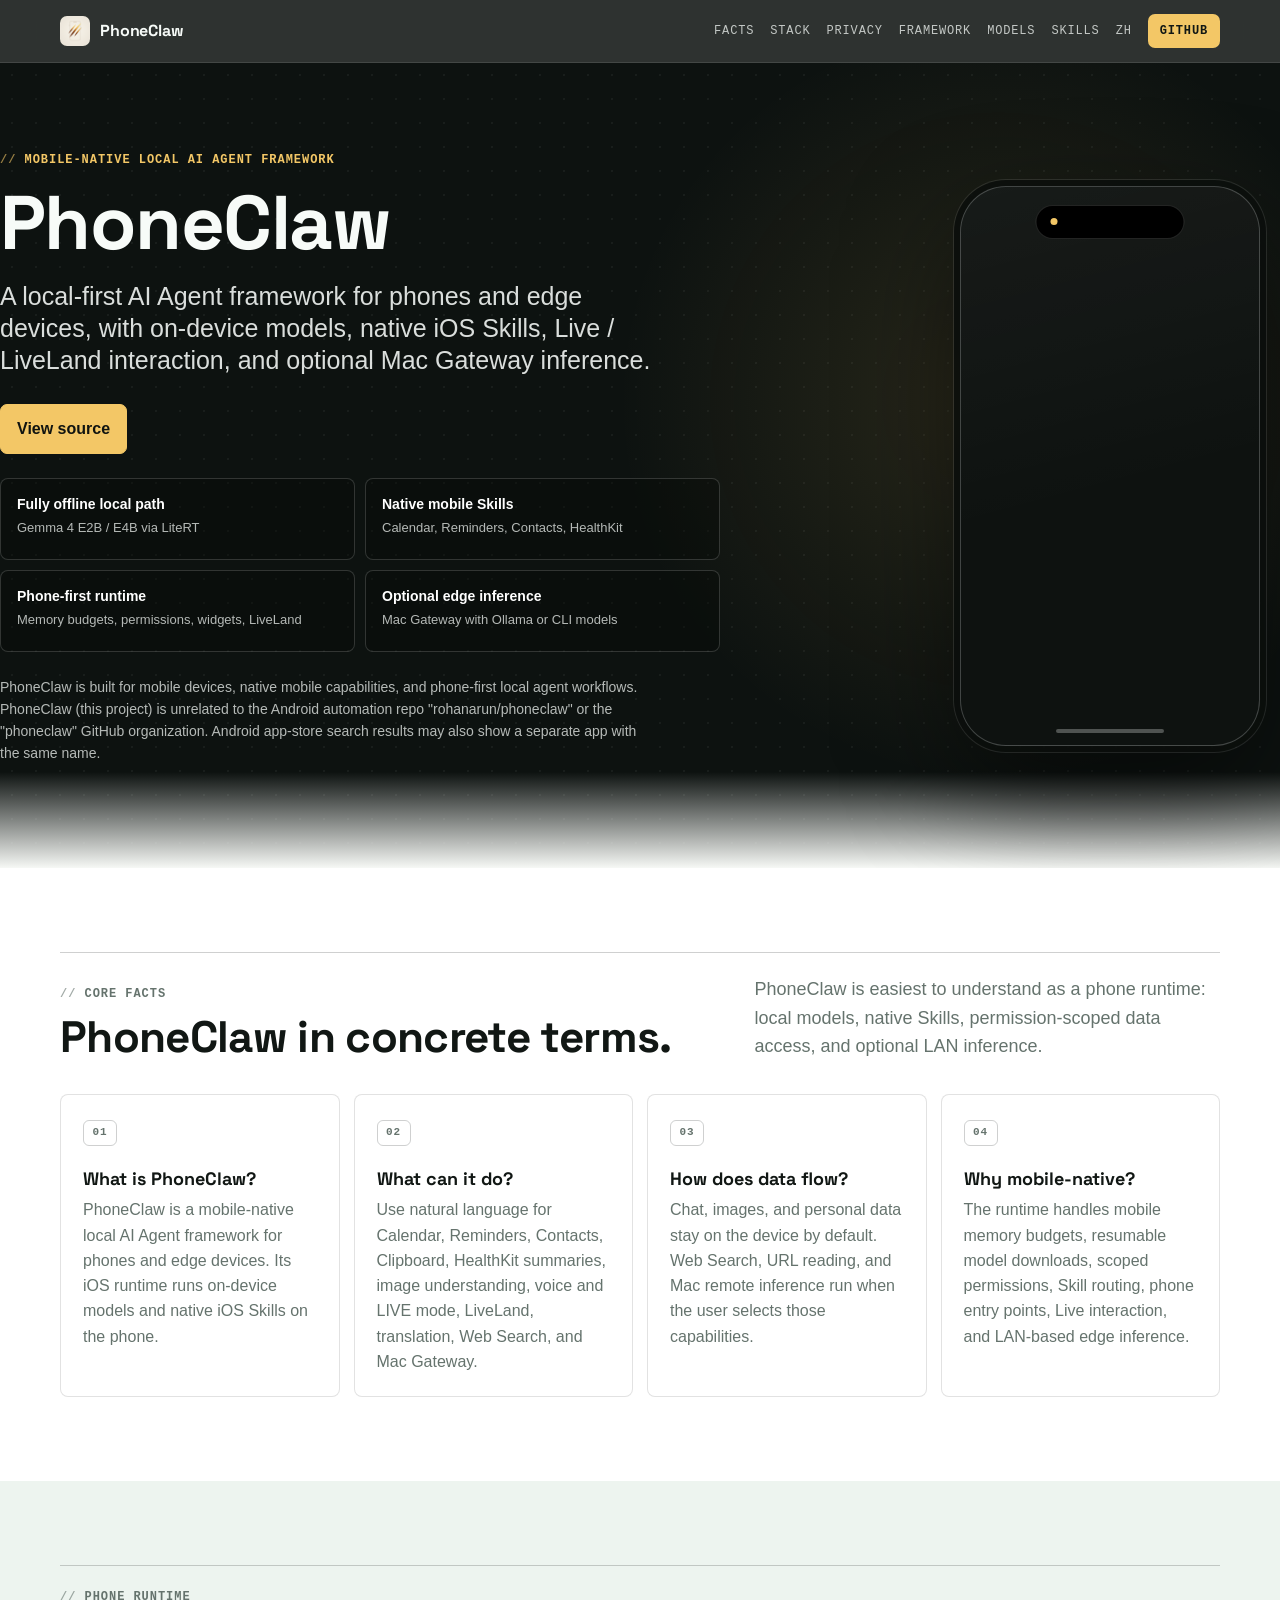
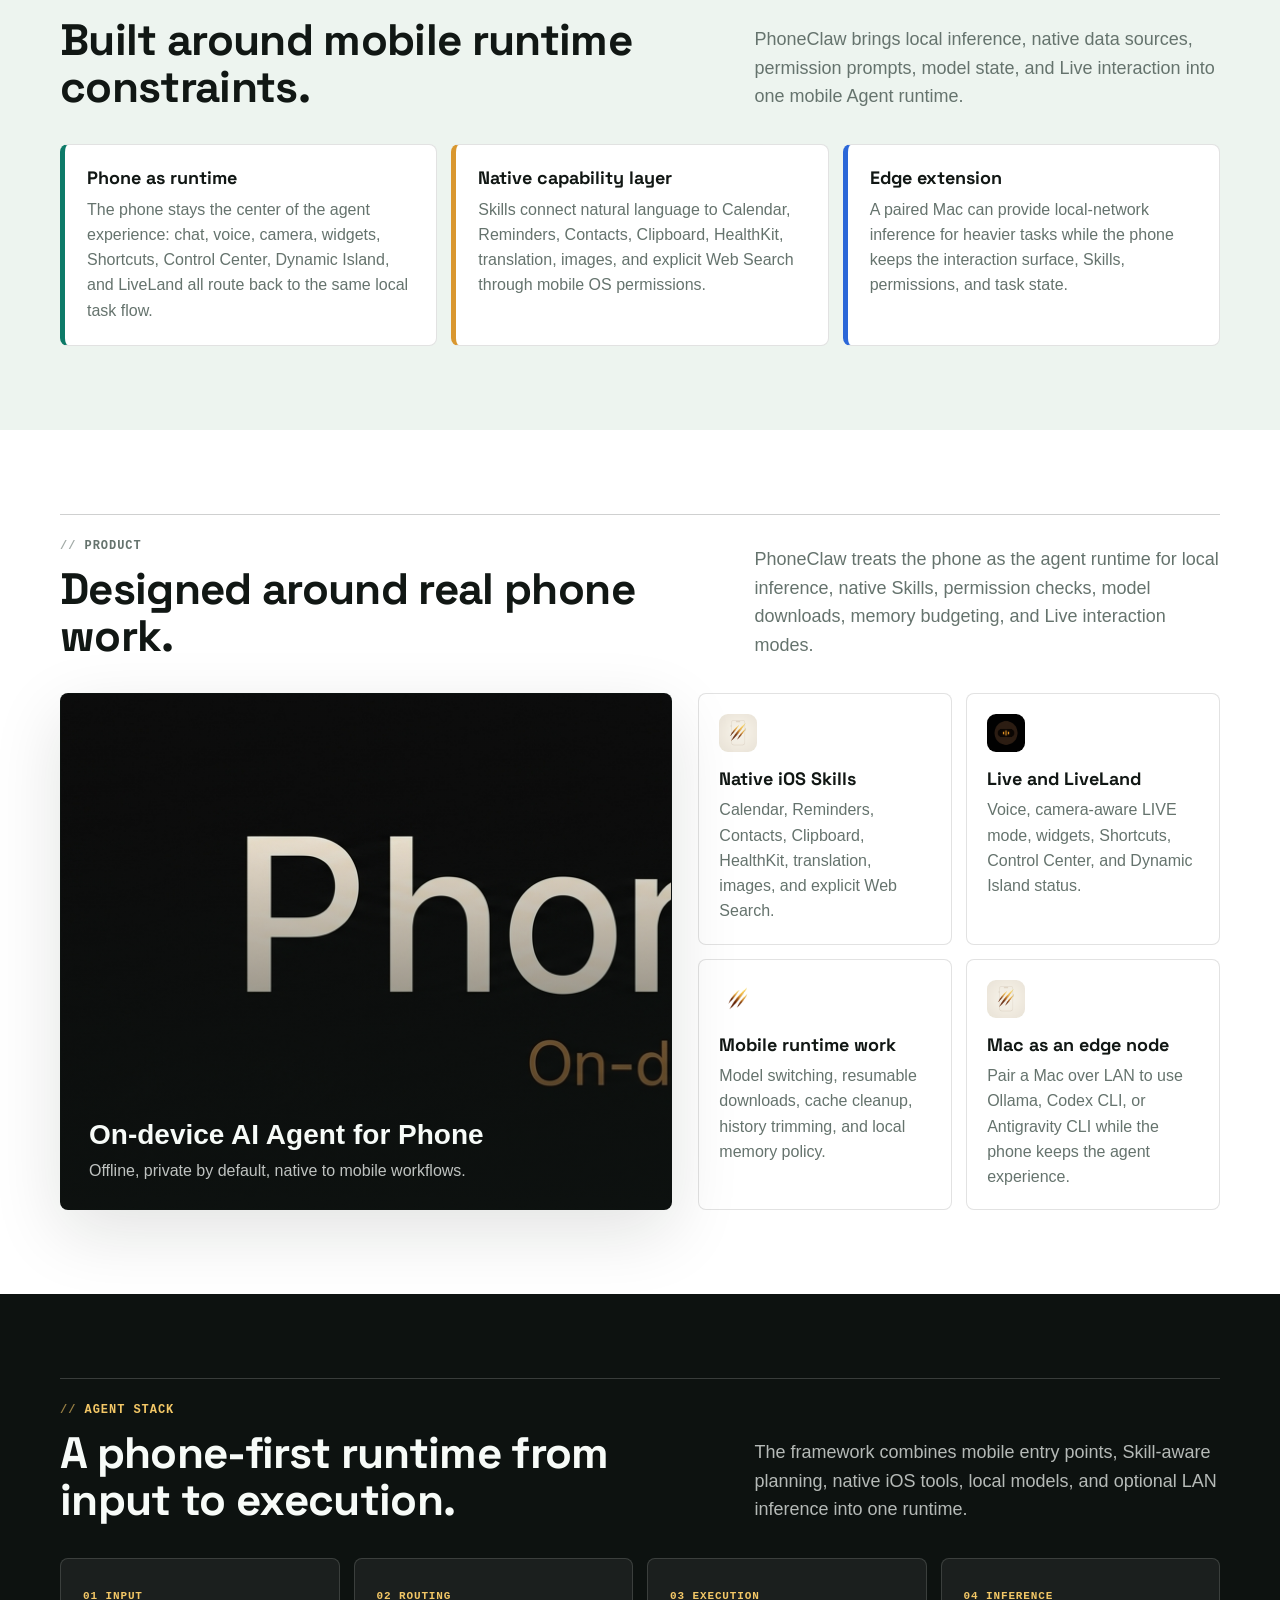
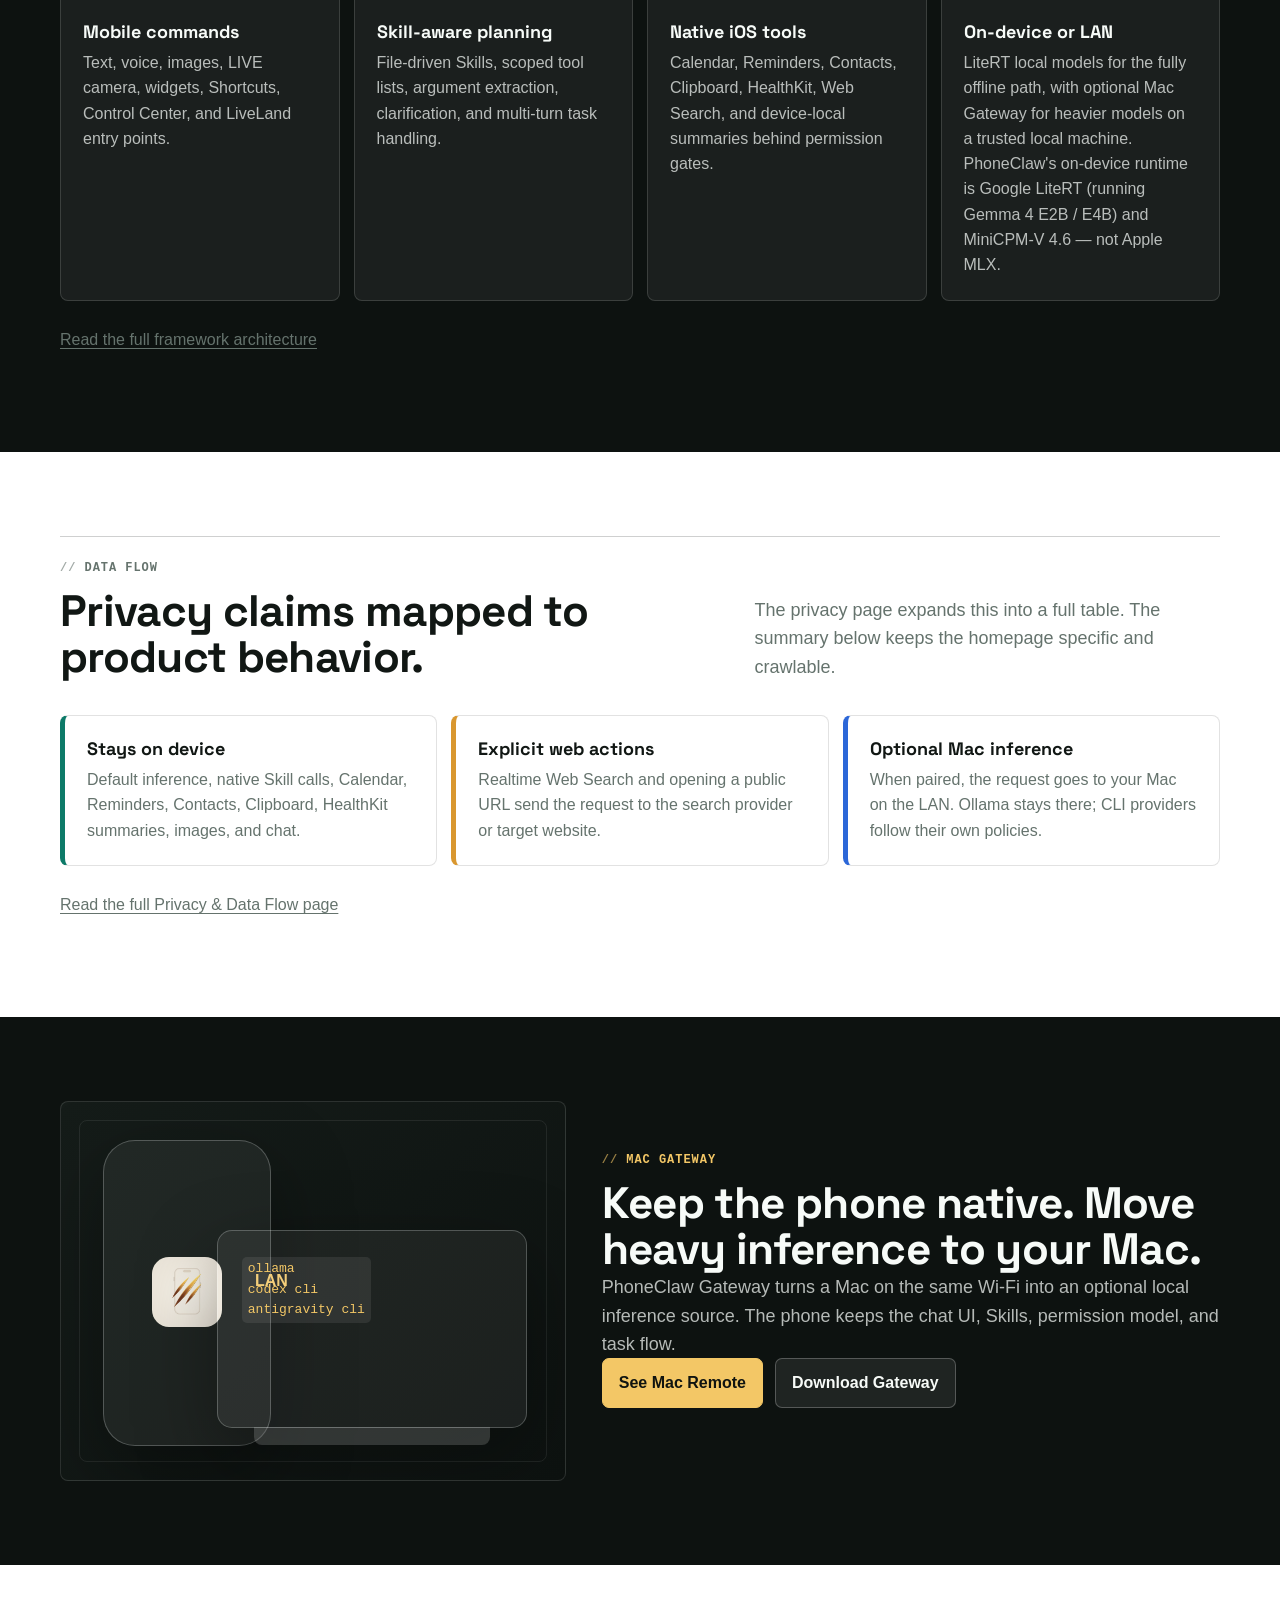
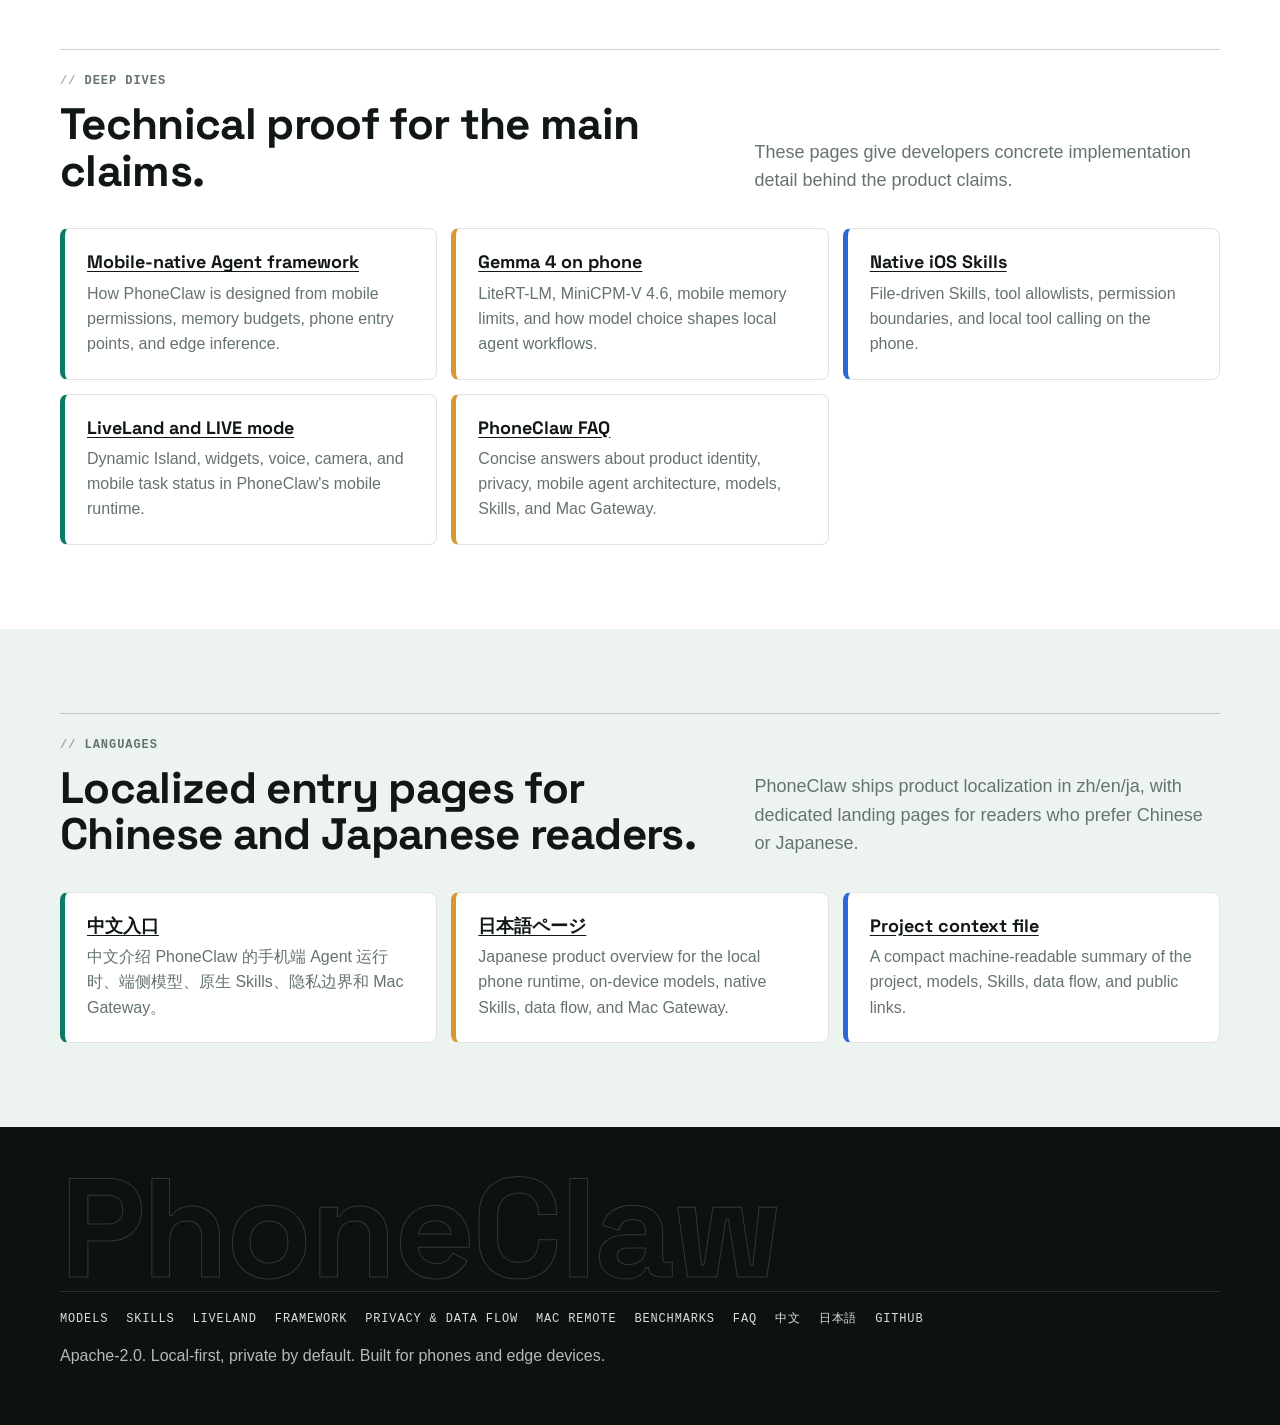
==== commit 73617fdf: "Remove TestFlight references and add iOS CI Replace beta distribution links with source-build guidan" ====
--- a/site/index.html
+++ b/site/index.html
@@ -37,8 +37,7 @@
       "url": "https://tangzhiyin.github.io/PhoneClaw_Crisp/",
       "logo": "https://tangzhiyin.github.io/PhoneClaw_Crisp/assets/app-icon.png",
       "sameAs": [
-        "https://github.com/tangzhiyin/PhoneClaw_Crisp",
-        "https://testflight.apple.com/join/YuUSwq78"
+        "https://github.com/tangzhiyin/PhoneClaw_Crisp"
       ]
     },
     {
@@ -107,7 +106,6 @@
         "optional LAN Mac Gateway inference"
       ],
       "url": "https://tangzhiyin.github.io/PhoneClaw_Crisp/",
-      "downloadUrl": "https://testflight.apple.com/join/YuUSwq78",
       "softwareHelp": "https://github.com/tangzhiyin/PhoneClaw_Crisp",
       "image": "https://tangzhiyin.github.io/PhoneClaw_Crisp/assets/banner.jpg",
       "isAccessibleForFree": true,
@@ -121,8 +119,7 @@
         "@id": "https://tangzhiyin.github.io/PhoneClaw_Crisp/#organization"
       },
       "sameAs": [
-        "https://github.com/tangzhiyin/PhoneClaw_Crisp",
-        "https://testflight.apple.com/join/YuUSwq78"
+        "https://github.com/tangzhiyin/PhoneClaw_Crisp"
       ]
     },
     {
@@ -154,7 +151,7 @@
       <a href="on-device-gemma/">Models</a>
       <a href="skills/">Skills</a>
       <a href="zh/">ZH</a>
-      <a class="nav-cta" href="https://testflight.apple.com/join/YuUSwq78">TestFlight</a>
+      <a class="nav-cta" href="https://github.com/tangzhiyin/PhoneClaw_Crisp">GitHub</a>
     </div>
   </div>
 </nav>
@@ -167,8 +164,7 @@
       <h1>PhoneClaw</h1>
       <p class="lede">A local-first AI Agent framework for phones and edge devices, with on-device models, native iOS Skills, Live / LiveLand interaction, and optional Mac Gateway inference.</p>
       <div class="hero-actions">
-        <a class="button primary" href="https://testflight.apple.com/join/YuUSwq78">Join TestFlight</a>
-        <a class="button" href="https://github.com/tangzhiyin/PhoneClaw_Crisp">View source</a>
+        <a class="button primary" href="https://github.com/tangzhiyin/PhoneClaw_Crisp">View source</a>
       </div>
       <ul class="hero-proof" aria-label="PhoneClaw core facts">
         <li><strong>Fully offline local path</strong><span>Gemma 4 E2B / E4B via LiteRT</span></li>
@@ -465,7 +461,6 @@
       <a href="zh/">中文</a>
       <a href="ja/">日本語</a>
       <a href="https://github.com/tangzhiyin/PhoneClaw_Crisp">GitHub</a>
-      <a href="https://testflight.apple.com/join/YuUSwq78">TestFlight</a>
     </div>
     <p>Apache-2.0. Local-first, private by default. Built for phones and edge devices.</p>
   </div>
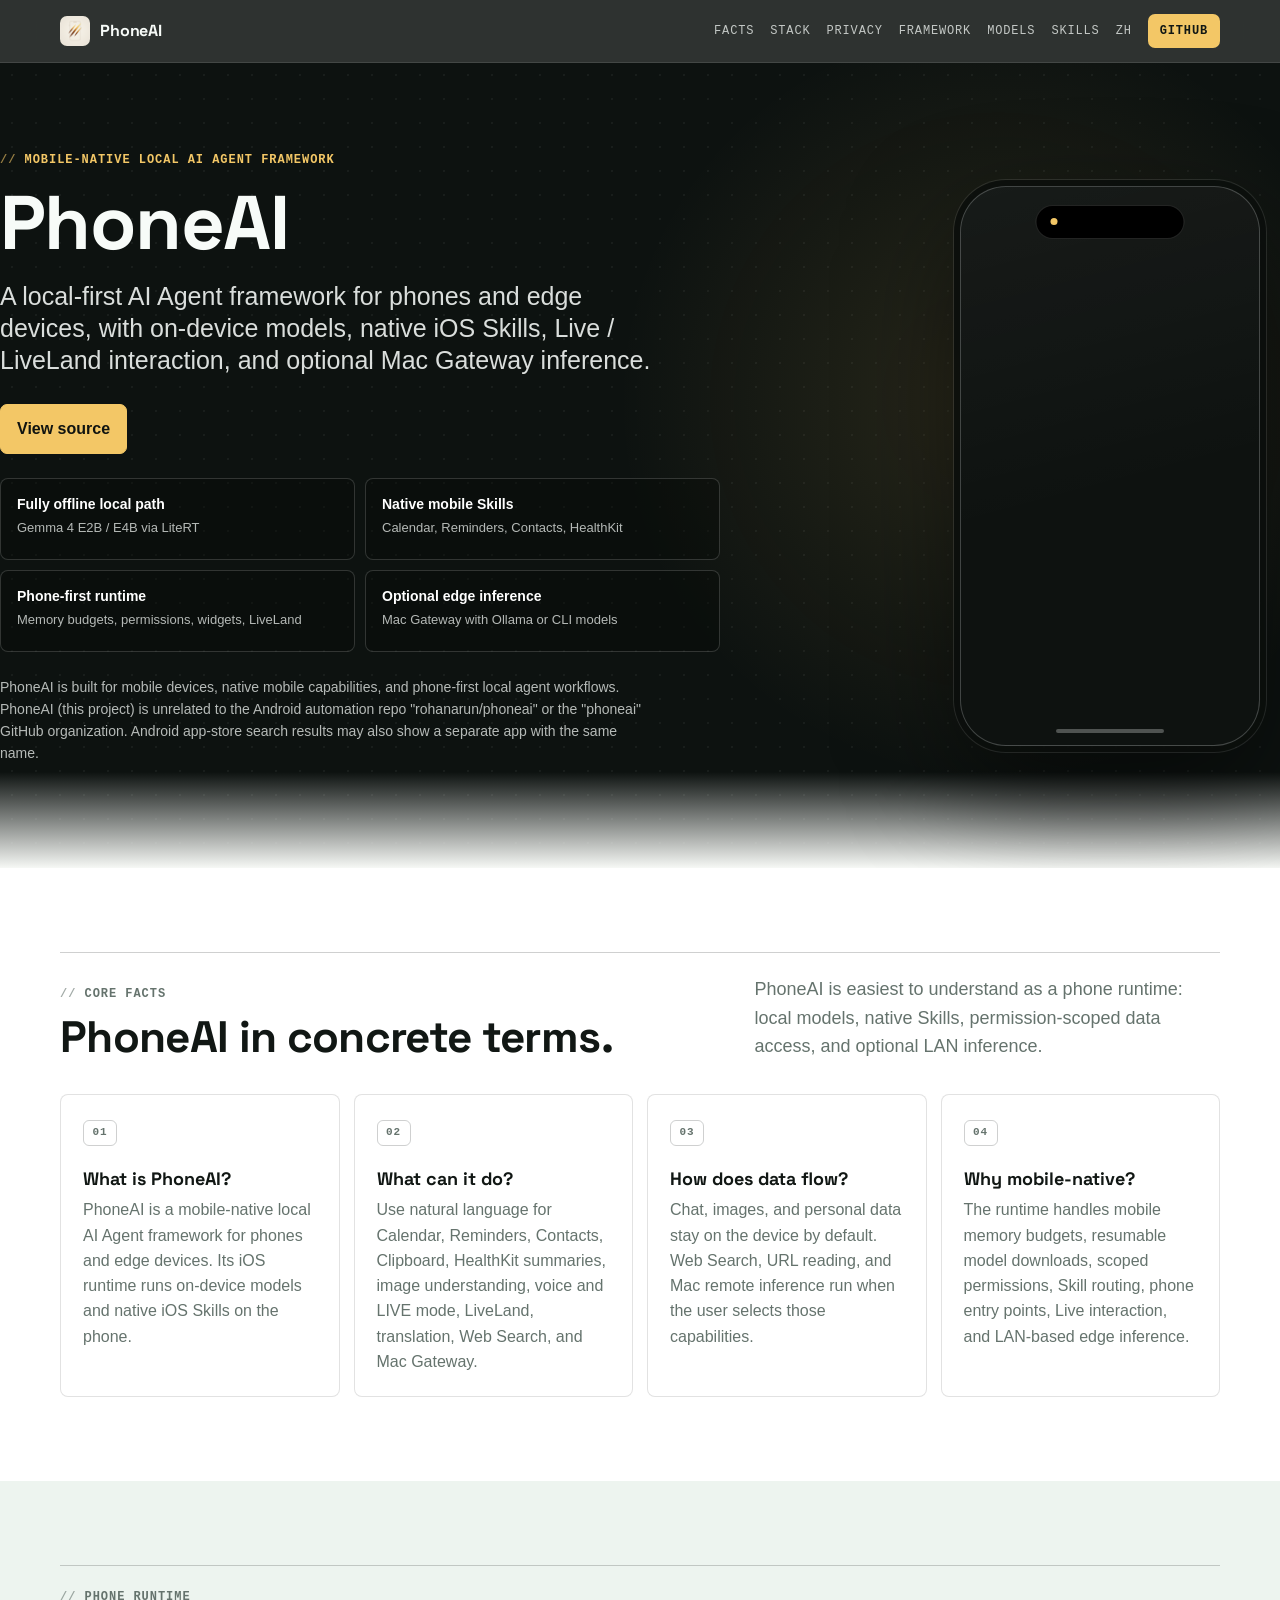
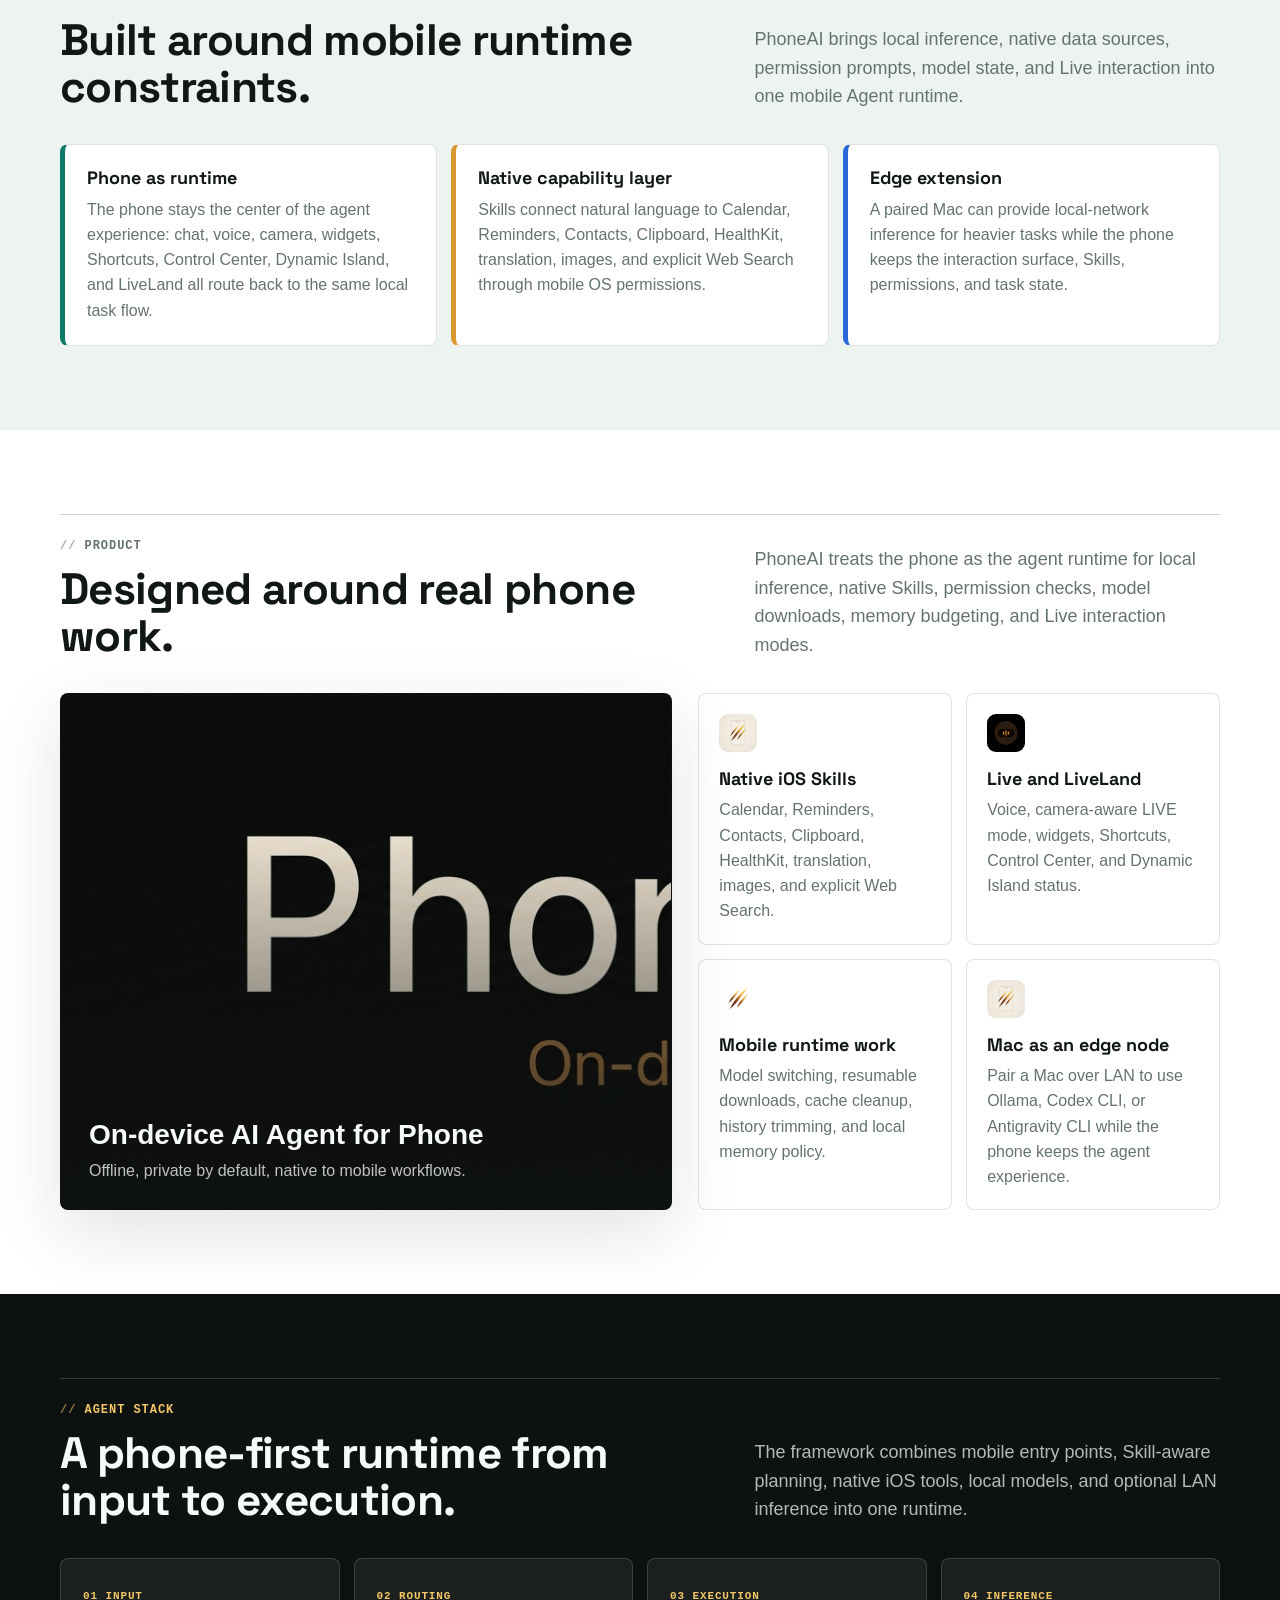
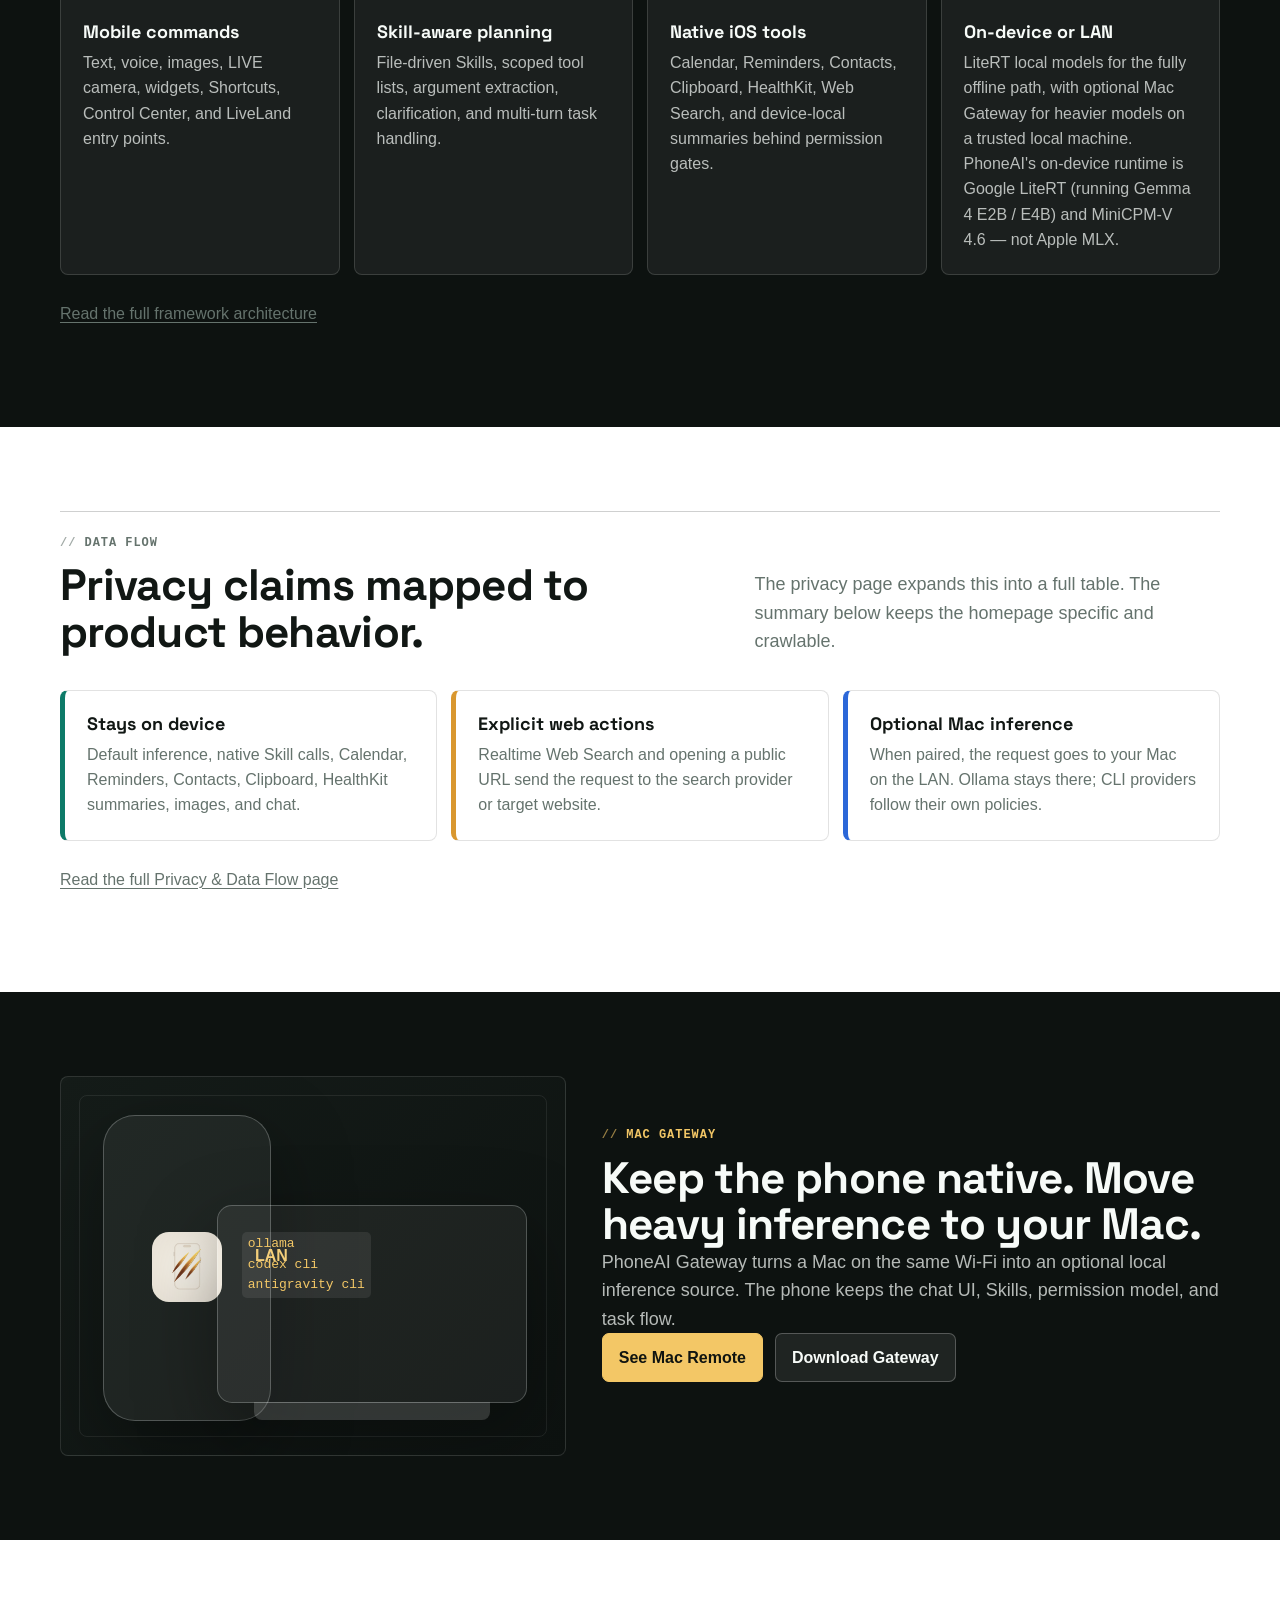
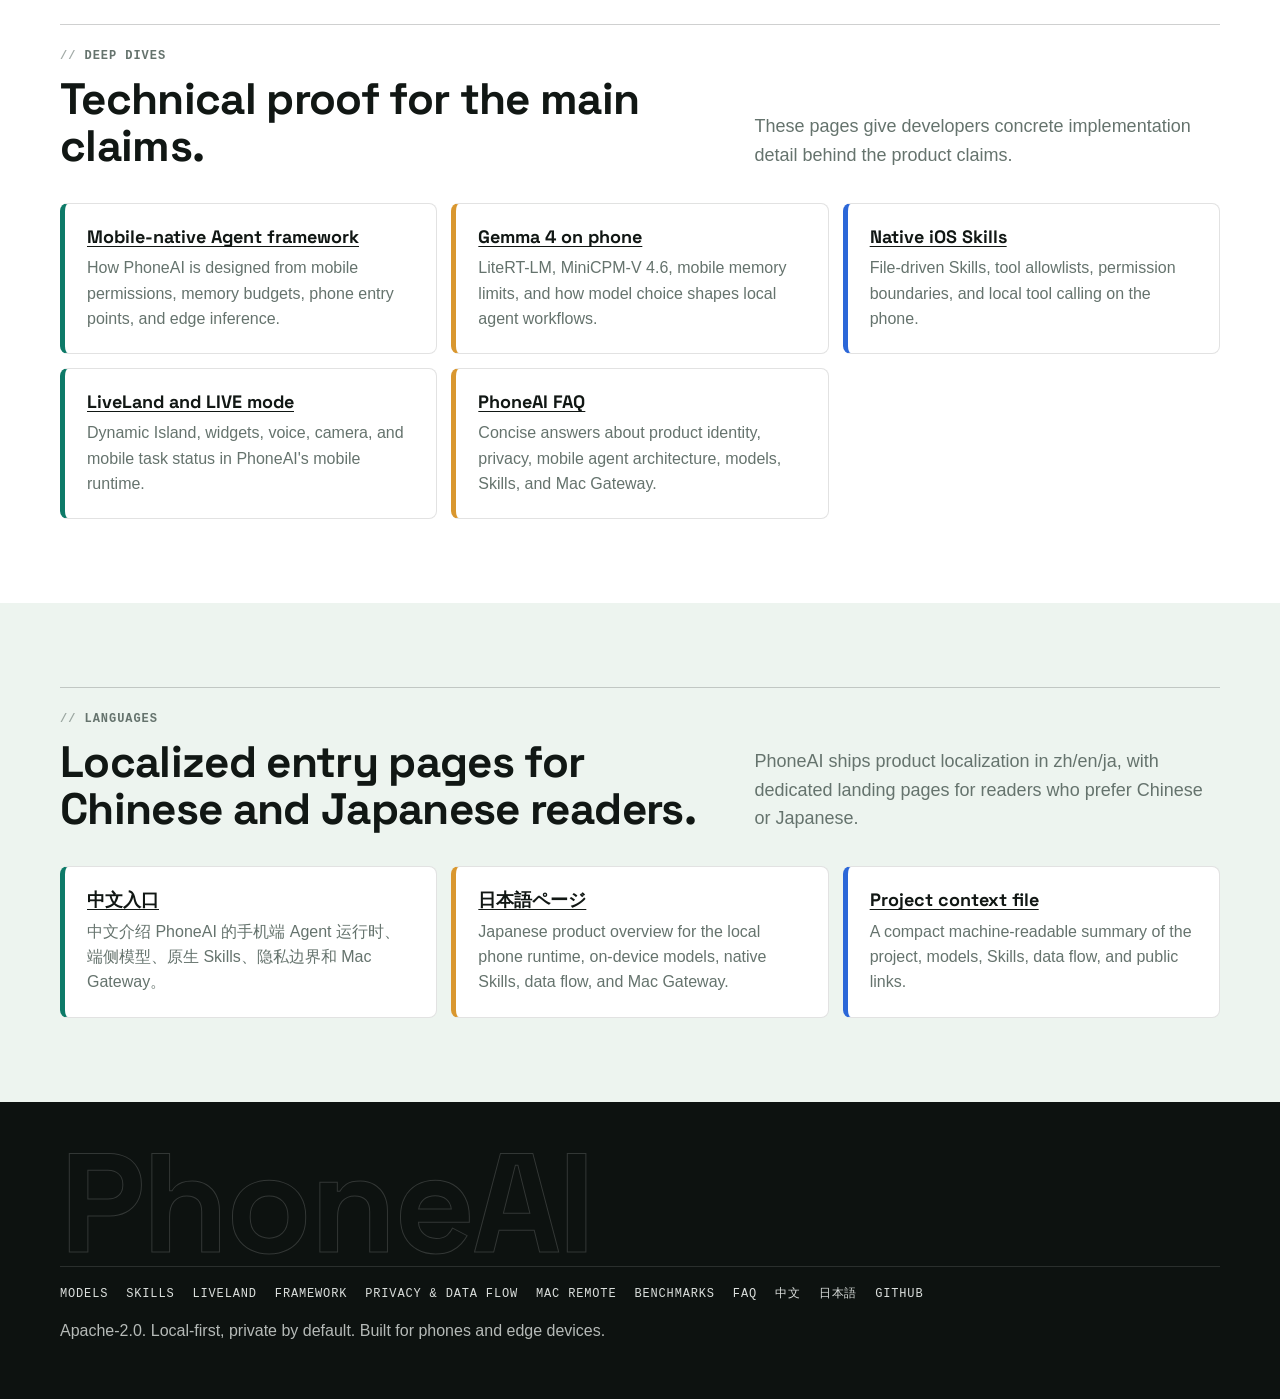
==== commit e9ee452a: "Rename application and repository to PhoneAI Complete the PhoneAI migration, repair device and Simul" ====
--- a/site/index.html
+++ b/site/index.html
@@ -3,25 +3,25 @@
 <head>
 <meta charset="utf-8">
 <meta name="viewport" content="width=device-width, initial-scale=1">
-<title>PhoneClaw - mobile-native local AI agent framework for phones</title>
-<meta name="description" content="PhoneClaw is a mobile-native local AI agent framework for phones and edge devices. Its iOS runtime runs Gemma 4 E2B / E4B via LiteRT and MiniCPM-V 4.6 on-device, calls native iOS Skills, and supports optional Mac Gateway remote inference.">
+<title>PhoneAI - mobile-native local AI agent framework for phones</title>
+<meta name="description" content="PhoneAI is a mobile-native local AI agent framework for phones and edge devices. Its iOS runtime runs Gemma 4 E2B / E4B via LiteRT and MiniCPM-V 4.6 on-device, calls native iOS Skills, and supports optional Mac Gateway remote inference.">
 <meta name="robots" content="index,follow,max-image-preview:large">
-<link rel="canonical" href="https://tangzhiyin.github.io/PhoneClaw_Crisp/">
-<link rel="alternate" hreflang="en" href="https://tangzhiyin.github.io/PhoneClaw_Crisp/">
-<link rel="alternate" hreflang="zh-Hans" href="https://tangzhiyin.github.io/PhoneClaw_Crisp/zh/">
-<link rel="alternate" hreflang="ja" href="https://tangzhiyin.github.io/PhoneClaw_Crisp/ja/">
-<link rel="alternate" hreflang="x-default" href="https://tangzhiyin.github.io/PhoneClaw_Crisp/">
+<link rel="canonical" href="https://tangzhiyin.github.io/PhoneAI/">
+<link rel="alternate" hreflang="en" href="https://tangzhiyin.github.io/PhoneAI/">
+<link rel="alternate" hreflang="zh-Hans" href="https://tangzhiyin.github.io/PhoneAI/zh/">
+<link rel="alternate" hreflang="ja" href="https://tangzhiyin.github.io/PhoneAI/ja/">
+<link rel="alternate" hreflang="x-default" href="https://tangzhiyin.github.io/PhoneAI/">
 
 <meta property="og:type" content="website">
-<meta property="og:site_name" content="PhoneClaw">
-<meta property="og:title" content="PhoneClaw - mobile-native local AI agent framework for phones">
+<meta property="og:site_name" content="PhoneAI">
+<meta property="og:title" content="PhoneAI - mobile-native local AI agent framework for phones">
 <meta property="og:description" content="A local-first mobile Agent framework for phones and edge devices with on-device inference, native iOS Skills, Live / LiveLand interaction, and optional Mac Gateway remote inference.">
-<meta property="og:url" content="https://tangzhiyin.github.io/PhoneClaw_Crisp/">
-<meta property="og:image" content="https://tangzhiyin.github.io/PhoneClaw_Crisp/assets/social-card.png">
+<meta property="og:url" content="https://tangzhiyin.github.io/PhoneAI/">
+<meta property="og:image" content="https://tangzhiyin.github.io/PhoneAI/assets/social-card.png">
 <meta name="twitter:card" content="summary_large_image">
-<meta name="twitter:title" content="PhoneClaw - mobile-native local AI agent framework">
+<meta name="twitter:title" content="PhoneAI - mobile-native local AI agent framework">
 <meta name="twitter:description" content="A local-first mobile Agent framework for phones with on-device inference, native iOS Skills, and optional Mac Gateway remote inference.">
-<meta name="twitter:image" content="https://tangzhiyin.github.io/PhoneClaw_Crisp/assets/social-card.png">
+<meta name="twitter:image" content="https://tangzhiyin.github.io/PhoneAI/assets/social-card.png">
 
 <link rel="icon" href="assets/app-icon.png">
 <link rel="stylesheet" href="assets/style.css">
@@ -32,64 +32,64 @@
   "@graph": [
     {
       "@type": "Organization",
-      "@id": "https://tangzhiyin.github.io/PhoneClaw_Crisp/#organization",
-      "name": "PhoneClaw",
-      "url": "https://tangzhiyin.github.io/PhoneClaw_Crisp/",
-      "logo": "https://tangzhiyin.github.io/PhoneClaw_Crisp/assets/app-icon.png",
+      "@id": "https://tangzhiyin.github.io/PhoneAI/#organization",
+      "name": "PhoneAI",
+      "url": "https://tangzhiyin.github.io/PhoneAI/",
+      "logo": "https://tangzhiyin.github.io/PhoneAI/assets/app-icon.png",
       "sameAs": [
-        "https://github.com/tangzhiyin/PhoneClaw_Crisp"
+        "https://github.com/tangzhiyin/PhoneAI"
       ]
     },
     {
       "@type": "WebSite",
-      "@id": "https://tangzhiyin.github.io/PhoneClaw_Crisp/#website",
-      "name": "PhoneClaw",
-      "url": "https://tangzhiyin.github.io/PhoneClaw_Crisp/",
+      "@id": "https://tangzhiyin.github.io/PhoneAI/#website",
+      "name": "PhoneAI",
+      "url": "https://tangzhiyin.github.io/PhoneAI/",
       "inLanguage": "en",
       "availableLanguage": ["en", "zh-Hans", "ja"],
       "publisher": {
-        "@id": "https://tangzhiyin.github.io/PhoneClaw_Crisp/#organization"
+        "@id": "https://tangzhiyin.github.io/PhoneAI/#organization"
       },
       "about": {
-        "@id": "https://tangzhiyin.github.io/PhoneClaw_Crisp/#software"
+        "@id": "https://tangzhiyin.github.io/PhoneAI/#software"
       }
     },
     {
       "@type": "WebPage",
-      "@id": "https://tangzhiyin.github.io/PhoneClaw_Crisp/#webpage",
-      "url": "https://tangzhiyin.github.io/PhoneClaw_Crisp/",
-      "name": "PhoneClaw - mobile-native local AI agent framework for phones",
-      "description": "PhoneClaw is a mobile-native local AI agent framework for phones and edge devices. Its iOS runtime runs Gemma 4 E2B / E4B via LiteRT and MiniCPM-V 4.6 on-device, calls native iOS Skills, and supports optional Mac Gateway remote inference.",
+      "@id": "https://tangzhiyin.github.io/PhoneAI/#webpage",
+      "url": "https://tangzhiyin.github.io/PhoneAI/",
+      "name": "PhoneAI - mobile-native local AI agent framework for phones",
+      "description": "PhoneAI is a mobile-native local AI agent framework for phones and edge devices. Its iOS runtime runs Gemma 4 E2B / E4B via LiteRT and MiniCPM-V 4.6 on-device, calls native iOS Skills, and supports optional Mac Gateway remote inference.",
       "inLanguage": "en",
       "dateModified": "2026-07-07",
       "isPartOf": {
-        "@id": "https://tangzhiyin.github.io/PhoneClaw_Crisp/#website"
+        "@id": "https://tangzhiyin.github.io/PhoneAI/#website"
       },
       "primaryImageOfPage": {
         "@type": "ImageObject",
-        "url": "https://tangzhiyin.github.io/PhoneClaw_Crisp/assets/banner.jpg"
+        "url": "https://tangzhiyin.github.io/PhoneAI/assets/banner.jpg"
       },
       "mainEntity": {
-        "@id": "https://tangzhiyin.github.io/PhoneClaw_Crisp/#software"
+        "@id": "https://tangzhiyin.github.io/PhoneAI/#software"
       }
     },
     {
       "@type": "SoftwareApplication",
-      "@id": "https://tangzhiyin.github.io/PhoneClaw_Crisp/#software",
-      "name": "PhoneClaw",
+      "@id": "https://tangzhiyin.github.io/PhoneAI/#software",
+      "name": "PhoneAI",
       "alternateName": [
-        "PhoneClaw mobile AI agent framework",
-        "PhoneClaw phone AI agent",
-        "PhoneClaw on-device AI agent",
-        "PhoneClaw phone harness",
-        "PhoneClaw phone loop",
-        "PhoneClaw phone agent harness",
-        "PhoneClaw phone agent loop"
+        "PhoneAI mobile AI agent framework",
+        "PhoneAI phone AI agent",
+        "PhoneAI on-device AI agent",
+        "PhoneAI phone harness",
+        "PhoneAI phone loop",
+        "PhoneAI phone agent harness",
+        "PhoneAI phone agent loop"
       ],
       "applicationCategory": "ProductivityApplication",
       "applicationSubCategory": "mobile AI agent framework / phone AI agent / on-device AI agent / phone harness / phone loop",
       "operatingSystem": "Mobile phones and edge devices; iOS 17+ runtime",
-      "description": "PhoneClaw is a mobile-native local AI agent framework for phones and edge devices. Its iOS runtime runs inference and native iOS Skills on-device using Gemma 4 E2B / E4B via LiteRT and MiniCPM-V 4.6, with a fully offline local mode. PhoneClaw's on-device runtime is Google LiteRT (running Gemma 4 E2B / E4B) and MiniCPM-V 4.6 — not Apple MLX.",
+      "description": "PhoneAI is a mobile-native local AI agent framework for phones and edge devices. Its iOS runtime runs inference and native iOS Skills on-device using Gemma 4 E2B / E4B via LiteRT and MiniCPM-V 4.6, with a fully offline local mode. PhoneAI's on-device runtime is Google LiteRT (running Gemma 4 E2B / E4B) and MiniCPM-V 4.6 — not Apple MLX.",
       "softwareRequirements": "Mobile phone runtime, on-device model execution, native mobile Skills, scoped permissions, optional LAN Mac Gateway",
       "featureList": [
         "mobile AI agent framework",
@@ -105,32 +105,32 @@
         "Live / LiveLand interaction",
         "optional LAN Mac Gateway inference"
       ],
-      "url": "https://tangzhiyin.github.io/PhoneClaw_Crisp/",
-      "softwareHelp": "https://github.com/tangzhiyin/PhoneClaw_Crisp",
-      "image": "https://tangzhiyin.github.io/PhoneClaw_Crisp/assets/banner.jpg",
+      "url": "https://tangzhiyin.github.io/PhoneAI/",
+      "softwareHelp": "https://github.com/tangzhiyin/PhoneAI",
+      "image": "https://tangzhiyin.github.io/PhoneAI/assets/banner.jpg",
       "isAccessibleForFree": true,
-      "keywords": "PhoneClaw, mobile AI agent framework, phone AI agent, on-device AI agent, phone harness, phone loop, phone agent harness, phone agent loop, mobile agent harness, mobile agent loop, on-device agent loop, mobile-native agent framework, mobile agent runtime, phone agent framework, edge-device AI agent, private AI assistant for phones, fully offline local AI, mobile local tool calling, native mobile Skills, iOS runtime, Android mobile AI agent category, Gemma 4 on phone, LiteRT-LM mobile, MiniCPM-V mobile, HealthKit AI assistant, Ollama phone agent, Mac Gateway remote inference",
+      "keywords": "PhoneAI, mobile AI agent framework, phone AI agent, on-device AI agent, phone harness, phone loop, phone agent harness, phone agent loop, mobile agent harness, mobile agent loop, on-device agent loop, mobile-native agent framework, mobile agent runtime, phone agent framework, edge-device AI agent, private AI assistant for phones, fully offline local AI, mobile local tool calling, native mobile Skills, iOS runtime, Android mobile AI agent category, Gemma 4 on phone, LiteRT-LM mobile, MiniCPM-V mobile, HealthKit AI assistant, Ollama phone agent, Mac Gateway remote inference",
       "offers": {
         "@type": "Offer",
         "price": "0",
         "priceCurrency": "USD"
       },
       "author": {
-        "@id": "https://tangzhiyin.github.io/PhoneClaw_Crisp/#organization"
+        "@id": "https://tangzhiyin.github.io/PhoneAI/#organization"
       },
       "sameAs": [
-        "https://github.com/tangzhiyin/PhoneClaw_Crisp"
+        "https://github.com/tangzhiyin/PhoneAI"
       ]
     },
     {
       "@type": "BreadcrumbList",
-      "@id": "https://tangzhiyin.github.io/PhoneClaw_Crisp/#breadcrumb",
+      "@id": "https://tangzhiyin.github.io/PhoneAI/#breadcrumb",
       "itemListElement": [
         {
           "@type": "ListItem",
           "position": 1,
-          "name": "PhoneClaw",
-          "item": "https://tangzhiyin.github.io/PhoneClaw_Crisp/"
+          "name": "PhoneAI",
+          "item": "https://tangzhiyin.github.io/PhoneAI/"
         }
       ]
     }
@@ -142,7 +142,7 @@
 
 <nav class="site-nav">
   <div class="wrap">
-    <a class="brand" href="./"><img src="assets/app-icon.png" alt="PhoneClaw app icon">PhoneClaw</a>
+    <a class="brand" href="./"><img src="assets/app-icon.png" alt="PhoneAI app icon">PhoneAI</a>
     <div class="nav-links">
       <a href="#facts">Facts</a>
       <a href="#stack">Stack</a>
@@ -151,7 +151,7 @@
       <a href="on-device-gemma/">Models</a>
       <a href="skills/">Skills</a>
       <a href="zh/">ZH</a>
-      <a class="nav-cta" href="https://github.com/tangzhiyin/PhoneClaw_Crisp">GitHub</a>
+      <a class="nav-cta" href="https://github.com/tangzhiyin/PhoneAI">GitHub</a>
     </div>
   </div>
 </nav>
@@ -161,18 +161,18 @@
   <div class="wrap hero-grid">
     <div class="hero-content">
       <p class="eyebrow">Mobile-native local AI agent framework</p>
-      <h1>PhoneClaw</h1>
+      <h1>PhoneAI</h1>
       <p class="lede">A local-first AI Agent framework for phones and edge devices, with on-device models, native iOS Skills, Live / LiveLand interaction, and optional Mac Gateway inference.</p>
       <div class="hero-actions">
-        <a class="button primary" href="https://github.com/tangzhiyin/PhoneClaw_Crisp">View source</a>
-      </div>
-      <ul class="hero-proof" aria-label="PhoneClaw core facts">
+        <a class="button primary" href="https://github.com/tangzhiyin/PhoneAI">View source</a>
+      </div>
+      <ul class="hero-proof" aria-label="PhoneAI core facts">
         <li><strong>Fully offline local path</strong><span>Gemma 4 E2B / E4B via LiteRT</span></li>
         <li><strong>Native mobile Skills</strong><span>Calendar, Reminders, Contacts, HealthKit</span></li>
         <li><strong>Phone-first runtime</strong><span>Memory budgets, permissions, widgets, LiveLand</span></li>
         <li><strong>Optional edge inference</strong><span>Mac Gateway with Ollama or CLI models</span></li>
       </ul>
-      <p class="disamb">PhoneClaw is built for mobile devices, native mobile capabilities, and phone-first local agent workflows. PhoneClaw (this project) is unrelated to the Android automation repo "rohanarun/phoneclaw" or the "phoneclaw" GitHub organization. Android app-store search results may also show a separate app with the same name.</p>
+      <p class="disamb">PhoneAI is built for mobile devices, native mobile capabilities, and phone-first local agent workflows. PhoneAI (this project) is unrelated to the Android automation repo "rohanarun/phoneai" or the "phoneai" GitHub organization. Android app-store search results may also show a separate app with the same name.</p>
     </div>
     <div class="hero-device" aria-hidden="true">
       <div class="phone">
@@ -205,15 +205,15 @@
       <div class="section-head">
         <div>
           <p class="section-kicker">Core facts</p>
-          <h2>PhoneClaw in concrete terms.</h2>
-        </div>
-        <p class="section-copy">PhoneClaw is easiest to understand as a phone runtime: local models, native Skills, permission-scoped data access, and optional LAN inference.</p>
+          <h2>PhoneAI in concrete terms.</h2>
+        </div>
+        <p class="section-copy">PhoneAI is easiest to understand as a phone runtime: local models, native Skills, permission-scoped data access, and optional LAN inference.</p>
       </div>
       <div class="fact-grid">
         <article class="fact-card">
           <span class="card-mark">01</span>
-          <h3>What is PhoneClaw?</h3>
-          <p>PhoneClaw is a mobile-native local AI Agent framework for phones and edge devices. Its iOS runtime runs on-device models and native iOS Skills on the phone.</p>
+          <h3>What is PhoneAI?</h3>
+          <p>PhoneAI is a mobile-native local AI Agent framework for phones and edge devices. Its iOS runtime runs on-device models and native iOS Skills on the phone.</p>
         </article>
         <article class="fact-card">
           <span class="card-mark">02</span>
@@ -241,7 +241,7 @@
           <p class="section-kicker">Phone runtime</p>
           <h2>Built around mobile runtime constraints.</h2>
         </div>
-        <p class="section-copy">PhoneClaw brings local inference, native data sources, permission prompts, model state, and Live interaction into one mobile Agent runtime.</p>
+        <p class="section-copy">PhoneAI brings local inference, native data sources, permission prompts, model state, and Live interaction into one mobile Agent runtime.</p>
       </div>
       <div class="flow">
         <article class="data-row">
@@ -267,12 +267,12 @@
           <p class="section-kicker">Product</p>
           <h2>Designed around real phone work.</h2>
         </div>
-        <p class="section-copy">PhoneClaw treats the phone as the agent runtime for local inference, native Skills, permission checks, model downloads, memory budgeting, and Live interaction modes.</p>
+        <p class="section-copy">PhoneAI treats the phone as the agent runtime for local inference, native Skills, permission checks, model downloads, memory budgeting, and Live interaction modes.</p>
       </div>
 
       <div class="product-grid">
         <figure class="showcase">
-          <img src="assets/banner.jpg" alt="PhoneClaw on-device AI Agent for phone banner">
+          <img src="assets/banner.jpg" alt="PhoneAI on-device AI Agent for phone banner">
           <figcaption>
             <strong>On-device AI Agent for Phone</strong>
             <span>Offline, private by default, native to mobile workflows.</span>
@@ -280,22 +280,22 @@
         </figure>
         <div class="capability-grid">
           <article class="tile">
-            <img src="assets/app-icon.png" alt="PhoneClaw app icon">
+            <img src="assets/app-icon.png" alt="PhoneAI app icon">
             <h3>Native iOS Skills</h3>
             <p>Calendar, Reminders, Contacts, Clipboard, HealthKit, translation, images, and explicit Web Search.</p>
           </article>
           <article class="tile">
-            <img src="assets/liveland-launcher.png" alt="PhoneClaw LiveLand launcher icon">
+            <img src="assets/liveland-launcher.png" alt="PhoneAI LiveLand launcher icon">
             <h3>Live and LiveLand</h3>
             <p>Voice, camera-aware LIVE mode, widgets, Shortcuts, Control Center, and Dynamic Island status.</p>
           </article>
           <article class="tile">
-            <img src="assets/brand-mark.png" alt="PhoneClaw brand mark">
+            <img src="assets/brand-mark.png" alt="PhoneAI brand mark">
             <h3>Mobile runtime work</h3>
             <p>Model switching, resumable downloads, cache cleanup, history trimming, and local memory policy.</p>
           </article>
           <article class="tile">
-            <img src="assets/app-icon.png" alt="PhoneClaw app icon">
+            <img src="assets/app-icon.png" alt="PhoneAI app icon">
             <h3>Mac as an edge node</h3>
             <p>Pair a Mac over LAN to use Ollama, Codex CLI, or Antigravity CLI while the phone keeps the agent experience.</p>
           </article>
@@ -332,7 +332,7 @@
         <article class="panel">
           <span class="panel-label">04 Inference</span>
           <h3>On-device or LAN</h3>
-          <p>LiteRT local models for the fully offline path, with optional Mac Gateway for heavier models on a trusted local machine. PhoneClaw's on-device runtime is Google LiteRT (running Gemma 4 E2B / E4B) and MiniCPM-V 4.6 — not Apple MLX.</p>
+          <p>LiteRT local models for the fully offline path, with optional Mac Gateway for heavier models on a trusted local machine. PhoneAI's on-device runtime is Google LiteRT (running Gemma 4 E2B / E4B) and MiniCPM-V 4.6 — not Apple MLX.</p>
         </article>
       </div>
       <p class="lang-note"><a href="mobile-agent-framework/">Read the full framework architecture</a></p>
@@ -376,10 +376,10 @@
       <div>
         <p class="section-kicker">Mac Gateway</p>
         <h2>Keep the phone native. Move heavy inference to your Mac.</h2>
-        <p class="section-copy">PhoneClaw Gateway turns a Mac on the same Wi-Fi into an optional local inference source. The phone keeps the chat UI, Skills, permission model, and task flow.</p>
+        <p class="section-copy">PhoneAI Gateway turns a Mac on the same Wi-Fi into an optional local inference source. The phone keeps the chat UI, Skills, permission model, and task flow.</p>
         <div class="hero-actions">
           <a class="button primary" href="mac-remote/">See Mac Remote</a>
-          <a class="button" href="https://github.com/tangzhiyin/PhoneClaw_Crisp/releases/download/mac-gateway-v0.1.1/PhoneClawGateway-macOS-v0.1.1.zip">Download Gateway</a>
+          <a class="button" href="https://github.com/tangzhiyin/PhoneAI/releases/download/mac-gateway-v0.1.1/PhoneAIGateway-macOS-v0.1.1.zip">Download Gateway</a>
         </div>
       </div>
     </div>
@@ -397,7 +397,7 @@
       <div class="flow">
         <article class="data-row">
           <h3><a href="mobile-agent-framework/">Mobile-native Agent framework</a></h3>
-          <p>How PhoneClaw is designed from mobile permissions, memory budgets, phone entry points, and edge inference.</p>
+          <p>How PhoneAI is designed from mobile permissions, memory budgets, phone entry points, and edge inference.</p>
         </article>
         <article class="data-row warn">
           <h3><a href="on-device-gemma/">Gemma 4 on phone</a></h3>
@@ -409,10 +409,10 @@
         </article>
         <article class="data-row">
           <h3><a href="liveland/">LiveLand and LIVE mode</a></h3>
-          <p>Dynamic Island, widgets, voice, camera, and mobile task status in PhoneClaw's mobile runtime.</p>
+          <p>Dynamic Island, widgets, voice, camera, and mobile task status in PhoneAI's mobile runtime.</p>
         </article>
         <article class="data-row warn">
-          <h3><a href="faq/">PhoneClaw FAQ</a></h3>
+          <h3><a href="faq/">PhoneAI FAQ</a></h3>
           <p>Concise answers about product identity, privacy, mobile agent architecture, models, Skills, and Mac Gateway.</p>
         </article>
       </div>
@@ -426,12 +426,12 @@
           <p class="section-kicker">Languages</p>
           <h2>Localized entry pages for Chinese and Japanese readers.</h2>
         </div>
-        <p class="section-copy">PhoneClaw ships product localization in zh/en/ja, with dedicated landing pages for readers who prefer Chinese or Japanese.</p>
+        <p class="section-copy">PhoneAI ships product localization in zh/en/ja, with dedicated landing pages for readers who prefer Chinese or Japanese.</p>
       </div>
       <div class="flow">
         <article class="data-row">
           <h3><a href="zh/">中文入口</a></h3>
-          <p>中文介绍 PhoneClaw 的手机端 Agent 运行时、端侧模型、原生 Skills、隐私边界和 Mac Gateway。</p>
+          <p>中文介绍 PhoneAI 的手机端 Agent 运行时、端侧模型、原生 Skills、隐私边界和 Mac Gateway。</p>
         </article>
         <article class="data-row warn">
           <h3><a href="ja/">日本語ページ</a></h3>
@@ -448,7 +448,7 @@
 
 <footer class="footer">
   <div class="wrap">
-    <p class="footer-word" aria-hidden="true">PhoneClaw</p>
+    <p class="footer-word" aria-hidden="true">PhoneAI</p>
     <div class="footer-row">
       <a href="on-device-gemma/">Models</a>
       <a href="skills/">Skills</a>
@@ -460,7 +460,7 @@
       <a href="faq/">FAQ</a>
       <a href="zh/">中文</a>
       <a href="ja/">日本語</a>
-      <a href="https://github.com/tangzhiyin/PhoneClaw_Crisp">GitHub</a>
+      <a href="https://github.com/tangzhiyin/PhoneAI">GitHub</a>
     </div>
     <p>Apache-2.0. Local-first, private by default. Built for phones and edge devices.</p>
   </div>
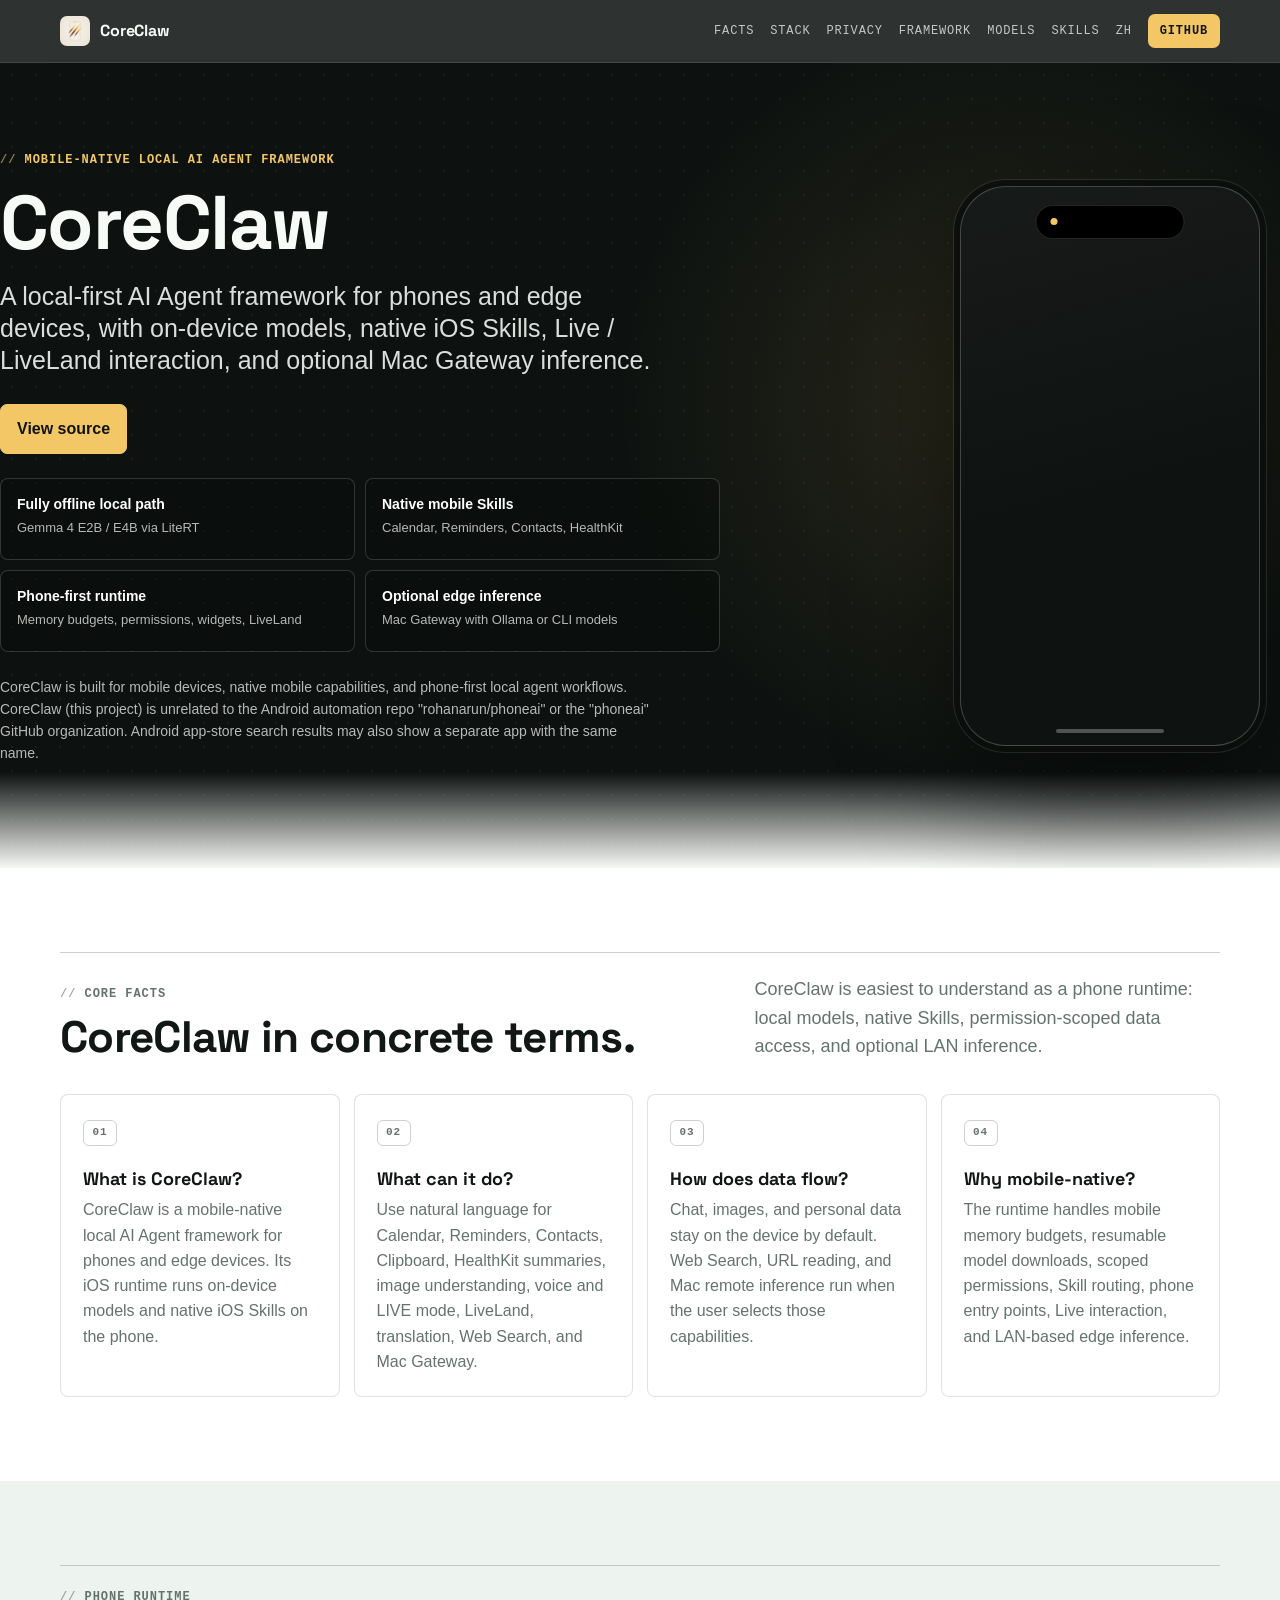
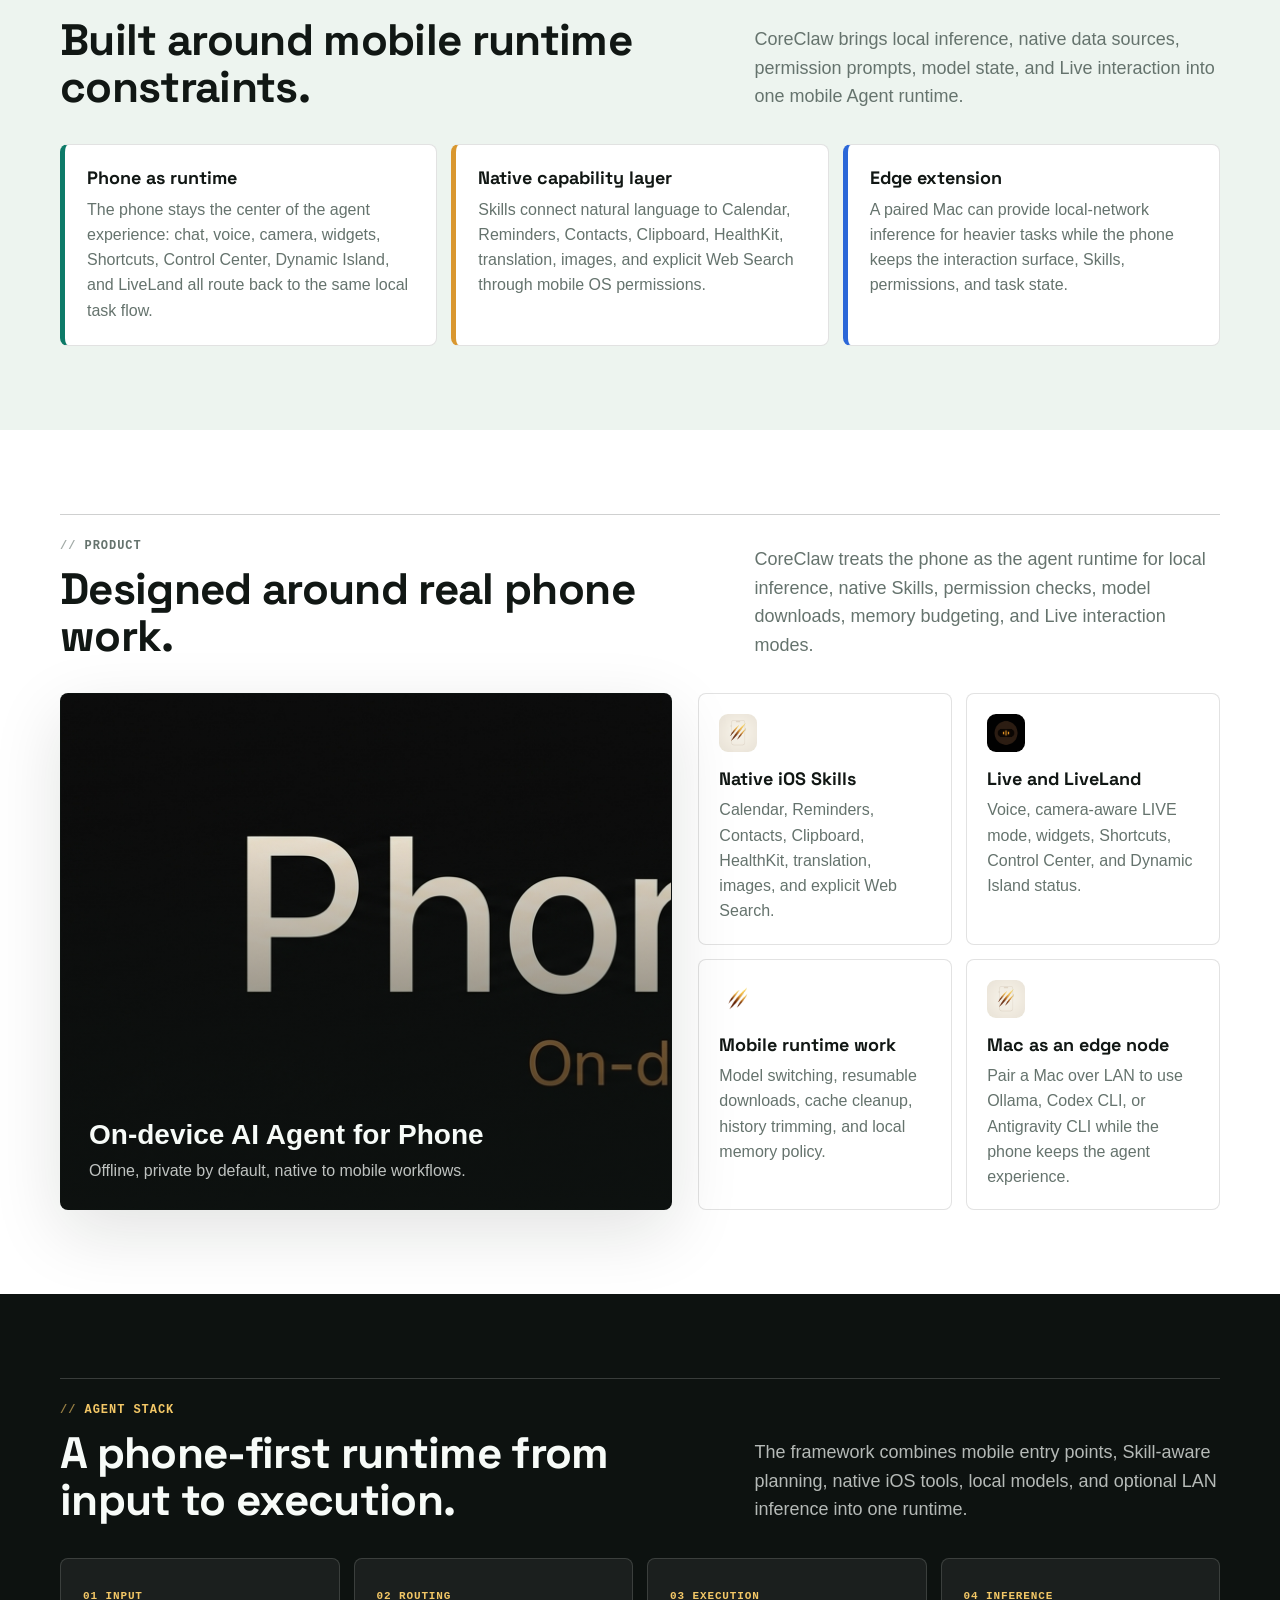
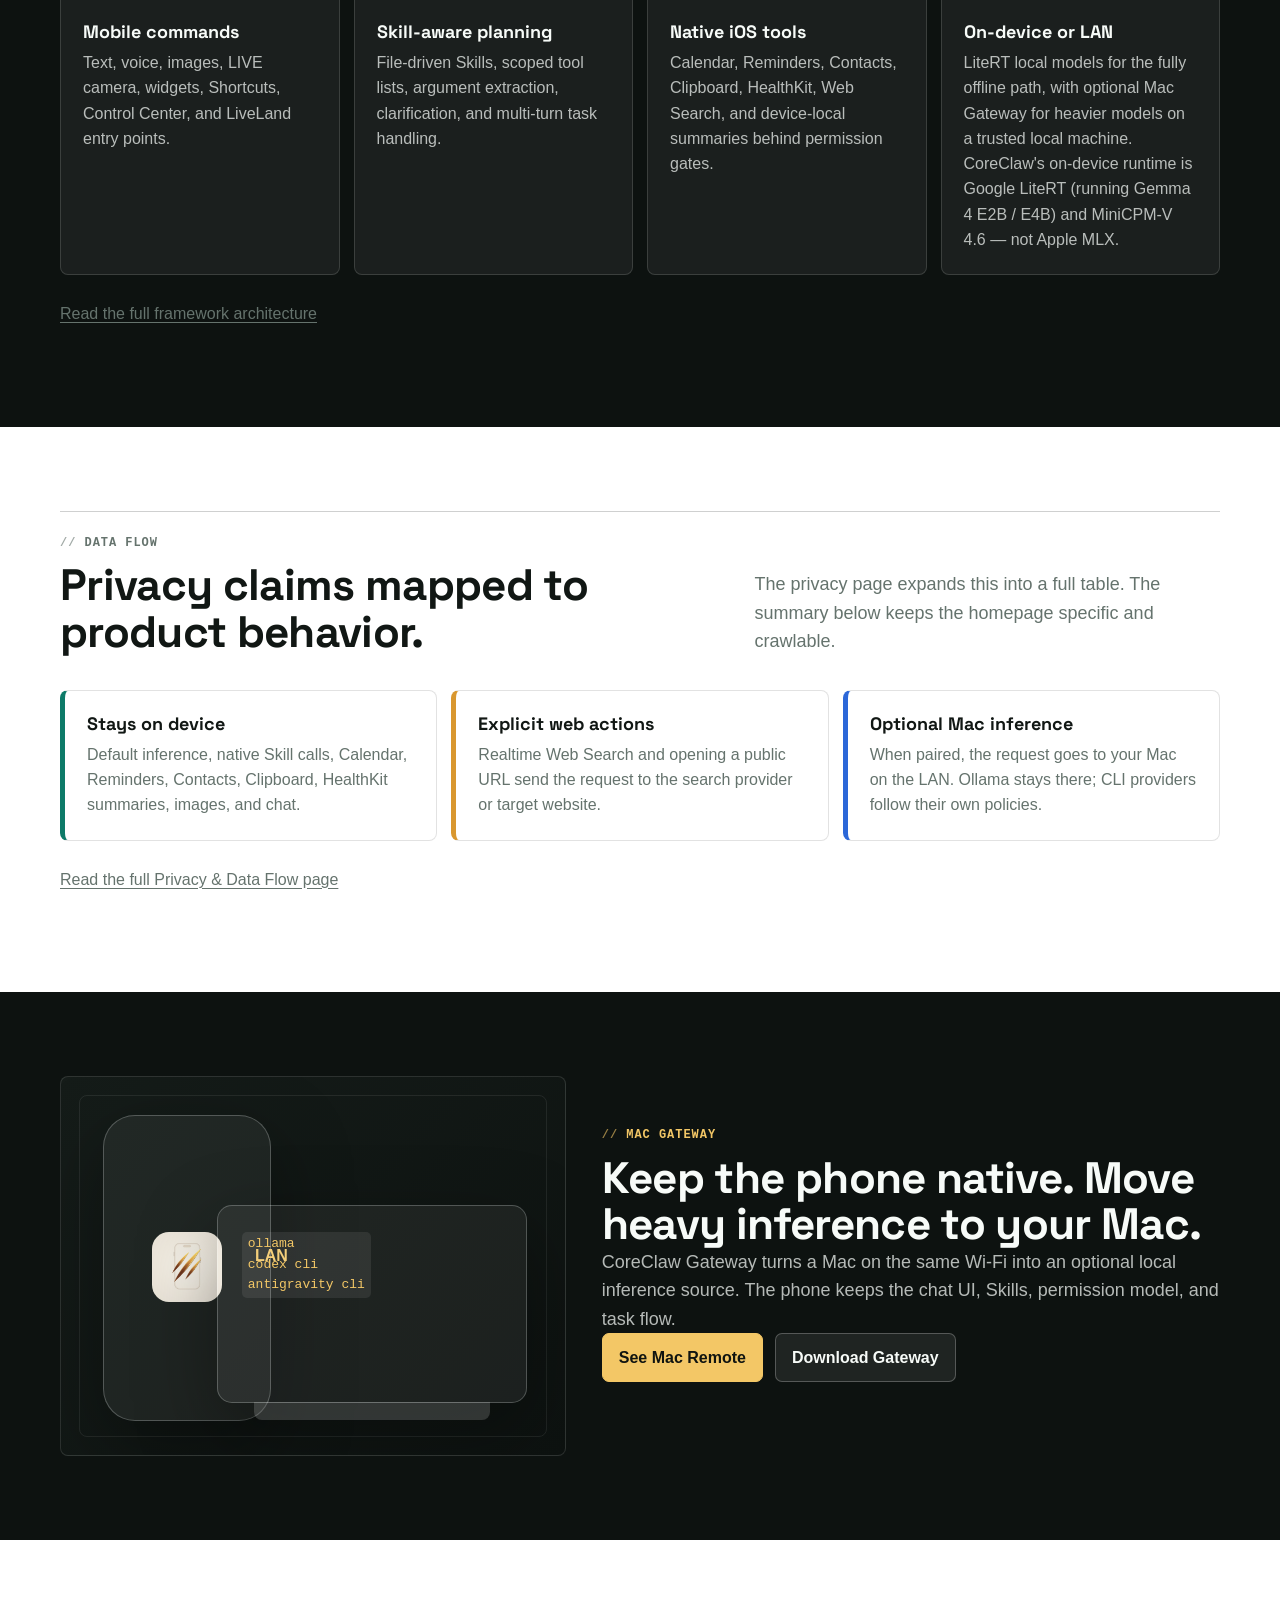
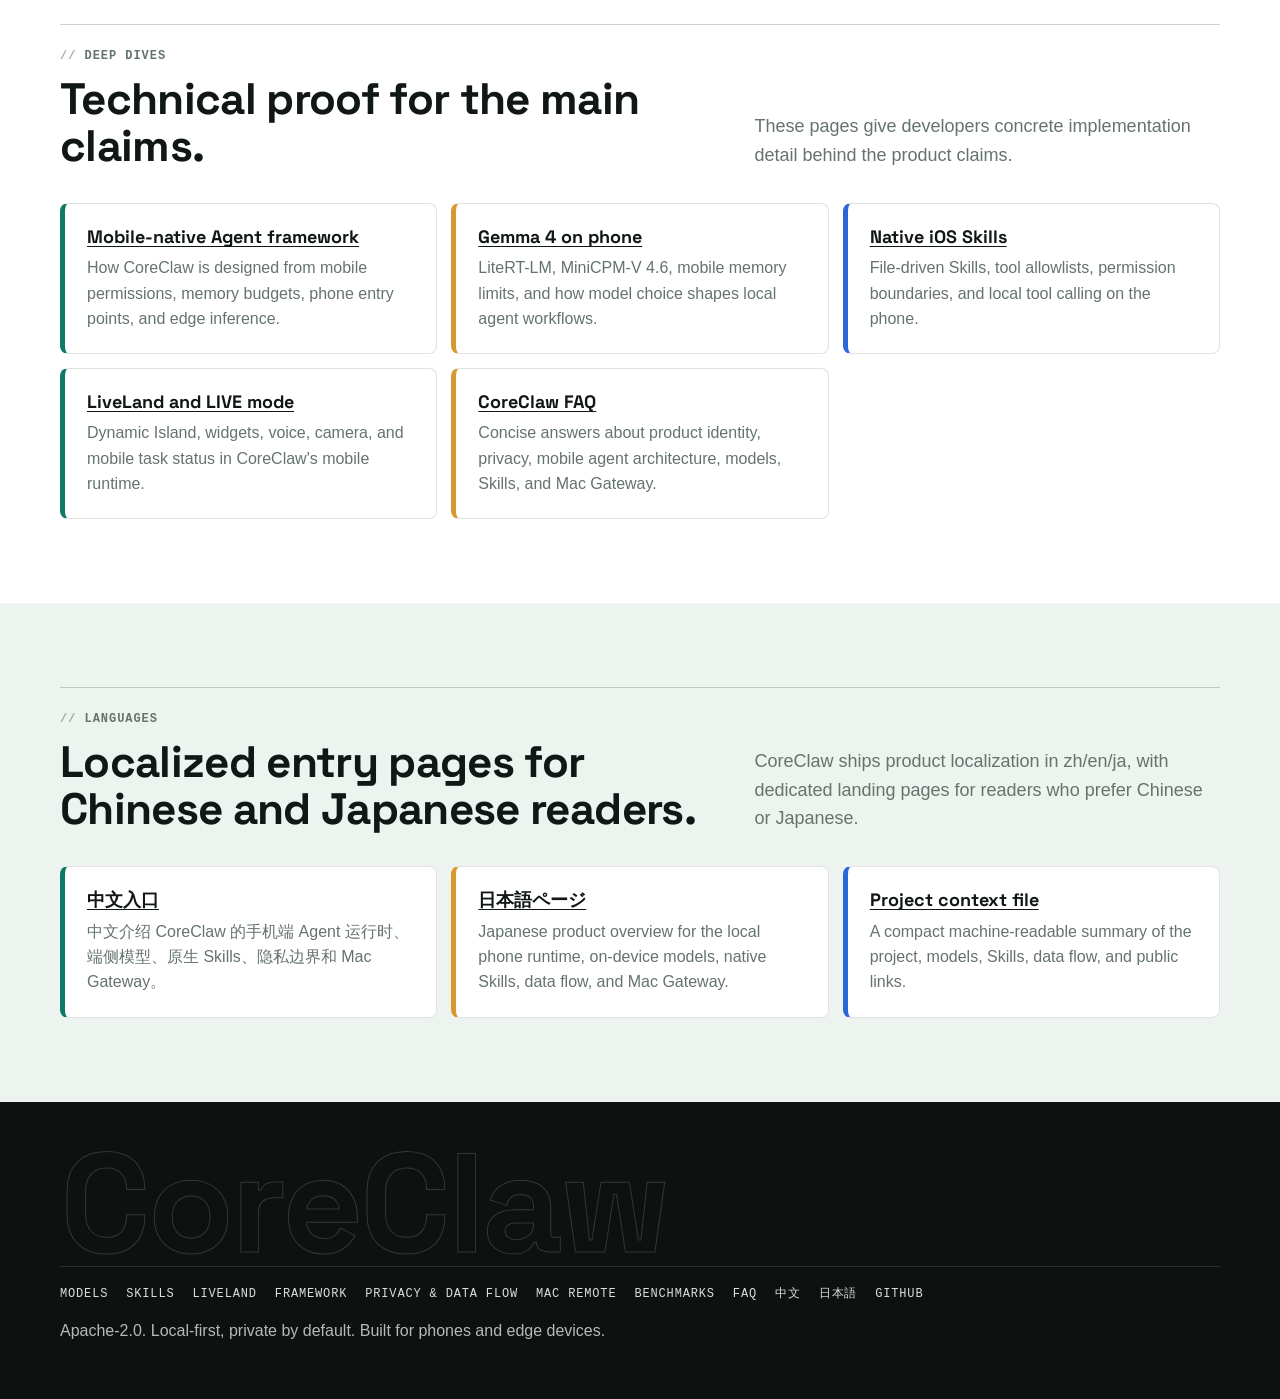
==== commit 13bbcf74: "Rename application to CoreClaw Rename the app, Xcode workspace, targets, packages, tests, documentat" ====
--- a/site/index.html
+++ b/site/index.html
@@ -3,25 +3,25 @@
 <head>
 <meta charset="utf-8">
 <meta name="viewport" content="width=device-width, initial-scale=1">
-<title>PhoneAI - mobile-native local AI agent framework for phones</title>
-<meta name="description" content="PhoneAI is a mobile-native local AI agent framework for phones and edge devices. Its iOS runtime runs Gemma 4 E2B / E4B via LiteRT and MiniCPM-V 4.6 on-device, calls native iOS Skills, and supports optional Mac Gateway remote inference.">
+<title>CoreClaw - mobile-native local AI agent framework for phones</title>
+<meta name="description" content="CoreClaw is a mobile-native local AI agent framework for phones and edge devices. Its iOS runtime runs Gemma 4 E2B / E4B via LiteRT and MiniCPM-V 4.6 on-device, calls native iOS Skills, and supports optional Mac Gateway remote inference.">
 <meta name="robots" content="index,follow,max-image-preview:large">
-<link rel="canonical" href="https://tangzhiyin.github.io/PhoneAI/">
-<link rel="alternate" hreflang="en" href="https://tangzhiyin.github.io/PhoneAI/">
-<link rel="alternate" hreflang="zh-Hans" href="https://tangzhiyin.github.io/PhoneAI/zh/">
-<link rel="alternate" hreflang="ja" href="https://tangzhiyin.github.io/PhoneAI/ja/">
-<link rel="alternate" hreflang="x-default" href="https://tangzhiyin.github.io/PhoneAI/">
+<link rel="canonical" href="https://tangzhiyin.github.io/CoreClaw/">
+<link rel="alternate" hreflang="en" href="https://tangzhiyin.github.io/CoreClaw/">
+<link rel="alternate" hreflang="zh-Hans" href="https://tangzhiyin.github.io/CoreClaw/zh/">
+<link rel="alternate" hreflang="ja" href="https://tangzhiyin.github.io/CoreClaw/ja/">
+<link rel="alternate" hreflang="x-default" href="https://tangzhiyin.github.io/CoreClaw/">
 
 <meta property="og:type" content="website">
-<meta property="og:site_name" content="PhoneAI">
-<meta property="og:title" content="PhoneAI - mobile-native local AI agent framework for phones">
+<meta property="og:site_name" content="CoreClaw">
+<meta property="og:title" content="CoreClaw - mobile-native local AI agent framework for phones">
 <meta property="og:description" content="A local-first mobile Agent framework for phones and edge devices with on-device inference, native iOS Skills, Live / LiveLand interaction, and optional Mac Gateway remote inference.">
-<meta property="og:url" content="https://tangzhiyin.github.io/PhoneAI/">
-<meta property="og:image" content="https://tangzhiyin.github.io/PhoneAI/assets/social-card.png">
+<meta property="og:url" content="https://tangzhiyin.github.io/CoreClaw/">
+<meta property="og:image" content="https://tangzhiyin.github.io/CoreClaw/assets/social-card.png">
 <meta name="twitter:card" content="summary_large_image">
-<meta name="twitter:title" content="PhoneAI - mobile-native local AI agent framework">
+<meta name="twitter:title" content="CoreClaw - mobile-native local AI agent framework">
 <meta name="twitter:description" content="A local-first mobile Agent framework for phones with on-device inference, native iOS Skills, and optional Mac Gateway remote inference.">
-<meta name="twitter:image" content="https://tangzhiyin.github.io/PhoneAI/assets/social-card.png">
+<meta name="twitter:image" content="https://tangzhiyin.github.io/CoreClaw/assets/social-card.png">
 
 <link rel="icon" href="assets/app-icon.png">
 <link rel="stylesheet" href="assets/style.css">
@@ -32,64 +32,64 @@
   "@graph": [
     {
       "@type": "Organization",
-      "@id": "https://tangzhiyin.github.io/PhoneAI/#organization",
-      "name": "PhoneAI",
-      "url": "https://tangzhiyin.github.io/PhoneAI/",
-      "logo": "https://tangzhiyin.github.io/PhoneAI/assets/app-icon.png",
+      "@id": "https://tangzhiyin.github.io/CoreClaw/#organization",
+      "name": "CoreClaw",
+      "url": "https://tangzhiyin.github.io/CoreClaw/",
+      "logo": "https://tangzhiyin.github.io/CoreClaw/assets/app-icon.png",
       "sameAs": [
-        "https://github.com/tangzhiyin/PhoneAI"
+        "https://github.com/tangzhiyin/CoreClaw"
       ]
     },
     {
       "@type": "WebSite",
-      "@id": "https://tangzhiyin.github.io/PhoneAI/#website",
-      "name": "PhoneAI",
-      "url": "https://tangzhiyin.github.io/PhoneAI/",
+      "@id": "https://tangzhiyin.github.io/CoreClaw/#website",
+      "name": "CoreClaw",
+      "url": "https://tangzhiyin.github.io/CoreClaw/",
       "inLanguage": "en",
       "availableLanguage": ["en", "zh-Hans", "ja"],
       "publisher": {
-        "@id": "https://tangzhiyin.github.io/PhoneAI/#organization"
+        "@id": "https://tangzhiyin.github.io/CoreClaw/#organization"
       },
       "about": {
-        "@id": "https://tangzhiyin.github.io/PhoneAI/#software"
+        "@id": "https://tangzhiyin.github.io/CoreClaw/#software"
       }
     },
     {
       "@type": "WebPage",
-      "@id": "https://tangzhiyin.github.io/PhoneAI/#webpage",
-      "url": "https://tangzhiyin.github.io/PhoneAI/",
-      "name": "PhoneAI - mobile-native local AI agent framework for phones",
-      "description": "PhoneAI is a mobile-native local AI agent framework for phones and edge devices. Its iOS runtime runs Gemma 4 E2B / E4B via LiteRT and MiniCPM-V 4.6 on-device, calls native iOS Skills, and supports optional Mac Gateway remote inference.",
+      "@id": "https://tangzhiyin.github.io/CoreClaw/#webpage",
+      "url": "https://tangzhiyin.github.io/CoreClaw/",
+      "name": "CoreClaw - mobile-native local AI agent framework for phones",
+      "description": "CoreClaw is a mobile-native local AI agent framework for phones and edge devices. Its iOS runtime runs Gemma 4 E2B / E4B via LiteRT and MiniCPM-V 4.6 on-device, calls native iOS Skills, and supports optional Mac Gateway remote inference.",
       "inLanguage": "en",
       "dateModified": "2026-07-07",
       "isPartOf": {
-        "@id": "https://tangzhiyin.github.io/PhoneAI/#website"
+        "@id": "https://tangzhiyin.github.io/CoreClaw/#website"
       },
       "primaryImageOfPage": {
         "@type": "ImageObject",
-        "url": "https://tangzhiyin.github.io/PhoneAI/assets/banner.jpg"
+        "url": "https://tangzhiyin.github.io/CoreClaw/assets/banner.jpg"
       },
       "mainEntity": {
-        "@id": "https://tangzhiyin.github.io/PhoneAI/#software"
+        "@id": "https://tangzhiyin.github.io/CoreClaw/#software"
       }
     },
     {
       "@type": "SoftwareApplication",
-      "@id": "https://tangzhiyin.github.io/PhoneAI/#software",
-      "name": "PhoneAI",
+      "@id": "https://tangzhiyin.github.io/CoreClaw/#software",
+      "name": "CoreClaw",
       "alternateName": [
-        "PhoneAI mobile AI agent framework",
-        "PhoneAI phone AI agent",
-        "PhoneAI on-device AI agent",
-        "PhoneAI phone harness",
-        "PhoneAI phone loop",
-        "PhoneAI phone agent harness",
-        "PhoneAI phone agent loop"
+        "CoreClaw mobile AI agent framework",
+        "CoreClaw phone AI agent",
+        "CoreClaw on-device AI agent",
+        "CoreClaw phone harness",
+        "CoreClaw phone loop",
+        "CoreClaw phone agent harness",
+        "CoreClaw phone agent loop"
       ],
       "applicationCategory": "ProductivityApplication",
       "applicationSubCategory": "mobile AI agent framework / phone AI agent / on-device AI agent / phone harness / phone loop",
       "operatingSystem": "Mobile phones and edge devices; iOS 17+ runtime",
-      "description": "PhoneAI is a mobile-native local AI agent framework for phones and edge devices. Its iOS runtime runs inference and native iOS Skills on-device using Gemma 4 E2B / E4B via LiteRT and MiniCPM-V 4.6, with a fully offline local mode. PhoneAI's on-device runtime is Google LiteRT (running Gemma 4 E2B / E4B) and MiniCPM-V 4.6 — not Apple MLX.",
+      "description": "CoreClaw is a mobile-native local AI agent framework for phones and edge devices. Its iOS runtime runs inference and native iOS Skills on-device using Gemma 4 E2B / E4B via LiteRT and MiniCPM-V 4.6, with a fully offline local mode. CoreClaw's on-device runtime is Google LiteRT (running Gemma 4 E2B / E4B) and MiniCPM-V 4.6 — not Apple MLX.",
       "softwareRequirements": "Mobile phone runtime, on-device model execution, native mobile Skills, scoped permissions, optional LAN Mac Gateway",
       "featureList": [
         "mobile AI agent framework",
@@ -105,32 +105,32 @@
         "Live / LiveLand interaction",
         "optional LAN Mac Gateway inference"
       ],
-      "url": "https://tangzhiyin.github.io/PhoneAI/",
-      "softwareHelp": "https://github.com/tangzhiyin/PhoneAI",
-      "image": "https://tangzhiyin.github.io/PhoneAI/assets/banner.jpg",
+      "url": "https://tangzhiyin.github.io/CoreClaw/",
+      "softwareHelp": "https://github.com/tangzhiyin/CoreClaw",
+      "image": "https://tangzhiyin.github.io/CoreClaw/assets/banner.jpg",
       "isAccessibleForFree": true,
-      "keywords": "PhoneAI, mobile AI agent framework, phone AI agent, on-device AI agent, phone harness, phone loop, phone agent harness, phone agent loop, mobile agent harness, mobile agent loop, on-device agent loop, mobile-native agent framework, mobile agent runtime, phone agent framework, edge-device AI agent, private AI assistant for phones, fully offline local AI, mobile local tool calling, native mobile Skills, iOS runtime, Android mobile AI agent category, Gemma 4 on phone, LiteRT-LM mobile, MiniCPM-V mobile, HealthKit AI assistant, Ollama phone agent, Mac Gateway remote inference",
+      "keywords": "CoreClaw, mobile AI agent framework, phone AI agent, on-device AI agent, phone harness, phone loop, phone agent harness, phone agent loop, mobile agent harness, mobile agent loop, on-device agent loop, mobile-native agent framework, mobile agent runtime, phone agent framework, edge-device AI agent, private AI assistant for phones, fully offline local AI, mobile local tool calling, native mobile Skills, iOS runtime, Android mobile AI agent category, Gemma 4 on phone, LiteRT-LM mobile, MiniCPM-V mobile, HealthKit AI assistant, Ollama phone agent, Mac Gateway remote inference",
       "offers": {
         "@type": "Offer",
         "price": "0",
         "priceCurrency": "USD"
       },
       "author": {
-        "@id": "https://tangzhiyin.github.io/PhoneAI/#organization"
+        "@id": "https://tangzhiyin.github.io/CoreClaw/#organization"
       },
       "sameAs": [
-        "https://github.com/tangzhiyin/PhoneAI"
+        "https://github.com/tangzhiyin/CoreClaw"
       ]
     },
     {
       "@type": "BreadcrumbList",
-      "@id": "https://tangzhiyin.github.io/PhoneAI/#breadcrumb",
+      "@id": "https://tangzhiyin.github.io/CoreClaw/#breadcrumb",
       "itemListElement": [
         {
           "@type": "ListItem",
           "position": 1,
-          "name": "PhoneAI",
-          "item": "https://tangzhiyin.github.io/PhoneAI/"
+          "name": "CoreClaw",
+          "item": "https://tangzhiyin.github.io/CoreClaw/"
         }
       ]
     }
@@ -142,7 +142,7 @@
 
 <nav class="site-nav">
   <div class="wrap">
-    <a class="brand" href="./"><img src="assets/app-icon.png" alt="PhoneAI app icon">PhoneAI</a>
+    <a class="brand" href="./"><img src="assets/app-icon.png" alt="CoreClaw app icon">CoreClaw</a>
     <div class="nav-links">
       <a href="#facts">Facts</a>
       <a href="#stack">Stack</a>
@@ -151,7 +151,7 @@
       <a href="on-device-gemma/">Models</a>
       <a href="skills/">Skills</a>
       <a href="zh/">ZH</a>
-      <a class="nav-cta" href="https://github.com/tangzhiyin/PhoneAI">GitHub</a>
+      <a class="nav-cta" href="https://github.com/tangzhiyin/CoreClaw">GitHub</a>
     </div>
   </div>
 </nav>
@@ -161,18 +161,18 @@
   <div class="wrap hero-grid">
     <div class="hero-content">
       <p class="eyebrow">Mobile-native local AI agent framework</p>
-      <h1>PhoneAI</h1>
+      <h1>CoreClaw</h1>
       <p class="lede">A local-first AI Agent framework for phones and edge devices, with on-device models, native iOS Skills, Live / LiveLand interaction, and optional Mac Gateway inference.</p>
       <div class="hero-actions">
-        <a class="button primary" href="https://github.com/tangzhiyin/PhoneAI">View source</a>
-      </div>
-      <ul class="hero-proof" aria-label="PhoneAI core facts">
+        <a class="button primary" href="https://github.com/tangzhiyin/CoreClaw">View source</a>
+      </div>
+      <ul class="hero-proof" aria-label="CoreClaw core facts">
         <li><strong>Fully offline local path</strong><span>Gemma 4 E2B / E4B via LiteRT</span></li>
         <li><strong>Native mobile Skills</strong><span>Calendar, Reminders, Contacts, HealthKit</span></li>
         <li><strong>Phone-first runtime</strong><span>Memory budgets, permissions, widgets, LiveLand</span></li>
         <li><strong>Optional edge inference</strong><span>Mac Gateway with Ollama or CLI models</span></li>
       </ul>
-      <p class="disamb">PhoneAI is built for mobile devices, native mobile capabilities, and phone-first local agent workflows. PhoneAI (this project) is unrelated to the Android automation repo "rohanarun/phoneai" or the "phoneai" GitHub organization. Android app-store search results may also show a separate app with the same name.</p>
+      <p class="disamb">CoreClaw is built for mobile devices, native mobile capabilities, and phone-first local agent workflows. CoreClaw (this project) is unrelated to the Android automation repo "rohanarun/phoneai" or the "phoneai" GitHub organization. Android app-store search results may also show a separate app with the same name.</p>
     </div>
     <div class="hero-device" aria-hidden="true">
       <div class="phone">
@@ -205,15 +205,15 @@
       <div class="section-head">
         <div>
           <p class="section-kicker">Core facts</p>
-          <h2>PhoneAI in concrete terms.</h2>
-        </div>
-        <p class="section-copy">PhoneAI is easiest to understand as a phone runtime: local models, native Skills, permission-scoped data access, and optional LAN inference.</p>
+          <h2>CoreClaw in concrete terms.</h2>
+        </div>
+        <p class="section-copy">CoreClaw is easiest to understand as a phone runtime: local models, native Skills, permission-scoped data access, and optional LAN inference.</p>
       </div>
       <div class="fact-grid">
         <article class="fact-card">
           <span class="card-mark">01</span>
-          <h3>What is PhoneAI?</h3>
-          <p>PhoneAI is a mobile-native local AI Agent framework for phones and edge devices. Its iOS runtime runs on-device models and native iOS Skills on the phone.</p>
+          <h3>What is CoreClaw?</h3>
+          <p>CoreClaw is a mobile-native local AI Agent framework for phones and edge devices. Its iOS runtime runs on-device models and native iOS Skills on the phone.</p>
         </article>
         <article class="fact-card">
           <span class="card-mark">02</span>
@@ -241,7 +241,7 @@
           <p class="section-kicker">Phone runtime</p>
           <h2>Built around mobile runtime constraints.</h2>
         </div>
-        <p class="section-copy">PhoneAI brings local inference, native data sources, permission prompts, model state, and Live interaction into one mobile Agent runtime.</p>
+        <p class="section-copy">CoreClaw brings local inference, native data sources, permission prompts, model state, and Live interaction into one mobile Agent runtime.</p>
       </div>
       <div class="flow">
         <article class="data-row">
@@ -267,12 +267,12 @@
           <p class="section-kicker">Product</p>
           <h2>Designed around real phone work.</h2>
         </div>
-        <p class="section-copy">PhoneAI treats the phone as the agent runtime for local inference, native Skills, permission checks, model downloads, memory budgeting, and Live interaction modes.</p>
+        <p class="section-copy">CoreClaw treats the phone as the agent runtime for local inference, native Skills, permission checks, model downloads, memory budgeting, and Live interaction modes.</p>
       </div>
 
       <div class="product-grid">
         <figure class="showcase">
-          <img src="assets/banner.jpg" alt="PhoneAI on-device AI Agent for phone banner">
+          <img src="assets/banner.jpg" alt="CoreClaw on-device AI Agent for phone banner">
           <figcaption>
             <strong>On-device AI Agent for Phone</strong>
             <span>Offline, private by default, native to mobile workflows.</span>
@@ -280,22 +280,22 @@
         </figure>
         <div class="capability-grid">
           <article class="tile">
-            <img src="assets/app-icon.png" alt="PhoneAI app icon">
+            <img src="assets/app-icon.png" alt="CoreClaw app icon">
             <h3>Native iOS Skills</h3>
             <p>Calendar, Reminders, Contacts, Clipboard, HealthKit, translation, images, and explicit Web Search.</p>
           </article>
           <article class="tile">
-            <img src="assets/liveland-launcher.png" alt="PhoneAI LiveLand launcher icon">
+            <img src="assets/liveland-launcher.png" alt="CoreClaw LiveLand launcher icon">
             <h3>Live and LiveLand</h3>
             <p>Voice, camera-aware LIVE mode, widgets, Shortcuts, Control Center, and Dynamic Island status.</p>
           </article>
           <article class="tile">
-            <img src="assets/brand-mark.png" alt="PhoneAI brand mark">
+            <img src="assets/brand-mark.png" alt="CoreClaw brand mark">
             <h3>Mobile runtime work</h3>
             <p>Model switching, resumable downloads, cache cleanup, history trimming, and local memory policy.</p>
           </article>
           <article class="tile">
-            <img src="assets/app-icon.png" alt="PhoneAI app icon">
+            <img src="assets/app-icon.png" alt="CoreClaw app icon">
             <h3>Mac as an edge node</h3>
             <p>Pair a Mac over LAN to use Ollama, Codex CLI, or Antigravity CLI while the phone keeps the agent experience.</p>
           </article>
@@ -332,7 +332,7 @@
         <article class="panel">
           <span class="panel-label">04 Inference</span>
           <h3>On-device or LAN</h3>
-          <p>LiteRT local models for the fully offline path, with optional Mac Gateway for heavier models on a trusted local machine. PhoneAI's on-device runtime is Google LiteRT (running Gemma 4 E2B / E4B) and MiniCPM-V 4.6 — not Apple MLX.</p>
+          <p>LiteRT local models for the fully offline path, with optional Mac Gateway for heavier models on a trusted local machine. CoreClaw's on-device runtime is Google LiteRT (running Gemma 4 E2B / E4B) and MiniCPM-V 4.6 — not Apple MLX.</p>
         </article>
       </div>
       <p class="lang-note"><a href="mobile-agent-framework/">Read the full framework architecture</a></p>
@@ -376,10 +376,10 @@
       <div>
         <p class="section-kicker">Mac Gateway</p>
         <h2>Keep the phone native. Move heavy inference to your Mac.</h2>
-        <p class="section-copy">PhoneAI Gateway turns a Mac on the same Wi-Fi into an optional local inference source. The phone keeps the chat UI, Skills, permission model, and task flow.</p>
+        <p class="section-copy">CoreClaw Gateway turns a Mac on the same Wi-Fi into an optional local inference source. The phone keeps the chat UI, Skills, permission model, and task flow.</p>
         <div class="hero-actions">
           <a class="button primary" href="mac-remote/">See Mac Remote</a>
-          <a class="button" href="https://github.com/tangzhiyin/PhoneAI/releases/download/mac-gateway-v0.1.1/PhoneAIGateway-macOS-v0.1.1.zip">Download Gateway</a>
+          <a class="button" href="https://github.com/tangzhiyin/CoreClaw/releases/download/mac-gateway-v0.1.1/CoreClawGateway-macOS-v0.1.1.zip">Download Gateway</a>
         </div>
       </div>
     </div>
@@ -397,7 +397,7 @@
       <div class="flow">
         <article class="data-row">
           <h3><a href="mobile-agent-framework/">Mobile-native Agent framework</a></h3>
-          <p>How PhoneAI is designed from mobile permissions, memory budgets, phone entry points, and edge inference.</p>
+          <p>How CoreClaw is designed from mobile permissions, memory budgets, phone entry points, and edge inference.</p>
         </article>
         <article class="data-row warn">
           <h3><a href="on-device-gemma/">Gemma 4 on phone</a></h3>
@@ -409,10 +409,10 @@
         </article>
         <article class="data-row">
           <h3><a href="liveland/">LiveLand and LIVE mode</a></h3>
-          <p>Dynamic Island, widgets, voice, camera, and mobile task status in PhoneAI's mobile runtime.</p>
+          <p>Dynamic Island, widgets, voice, camera, and mobile task status in CoreClaw's mobile runtime.</p>
         </article>
         <article class="data-row warn">
-          <h3><a href="faq/">PhoneAI FAQ</a></h3>
+          <h3><a href="faq/">CoreClaw FAQ</a></h3>
           <p>Concise answers about product identity, privacy, mobile agent architecture, models, Skills, and Mac Gateway.</p>
         </article>
       </div>
@@ -426,12 +426,12 @@
           <p class="section-kicker">Languages</p>
           <h2>Localized entry pages for Chinese and Japanese readers.</h2>
         </div>
-        <p class="section-copy">PhoneAI ships product localization in zh/en/ja, with dedicated landing pages for readers who prefer Chinese or Japanese.</p>
+        <p class="section-copy">CoreClaw ships product localization in zh/en/ja, with dedicated landing pages for readers who prefer Chinese or Japanese.</p>
       </div>
       <div class="flow">
         <article class="data-row">
           <h3><a href="zh/">中文入口</a></h3>
-          <p>中文介绍 PhoneAI 的手机端 Agent 运行时、端侧模型、原生 Skills、隐私边界和 Mac Gateway。</p>
+          <p>中文介绍 CoreClaw 的手机端 Agent 运行时、端侧模型、原生 Skills、隐私边界和 Mac Gateway。</p>
         </article>
         <article class="data-row warn">
           <h3><a href="ja/">日本語ページ</a></h3>
@@ -448,7 +448,7 @@
 
 <footer class="footer">
   <div class="wrap">
-    <p class="footer-word" aria-hidden="true">PhoneAI</p>
+    <p class="footer-word" aria-hidden="true">CoreClaw</p>
     <div class="footer-row">
       <a href="on-device-gemma/">Models</a>
       <a href="skills/">Skills</a>
@@ -460,7 +460,7 @@
       <a href="faq/">FAQ</a>
       <a href="zh/">中文</a>
       <a href="ja/">日本語</a>
-      <a href="https://github.com/tangzhiyin/PhoneAI">GitHub</a>
+      <a href="https://github.com/tangzhiyin/CoreClaw">GitHub</a>
     </div>
     <p>Apache-2.0. Local-first, private by default. Built for phones and edge devices.</p>
   </div>
